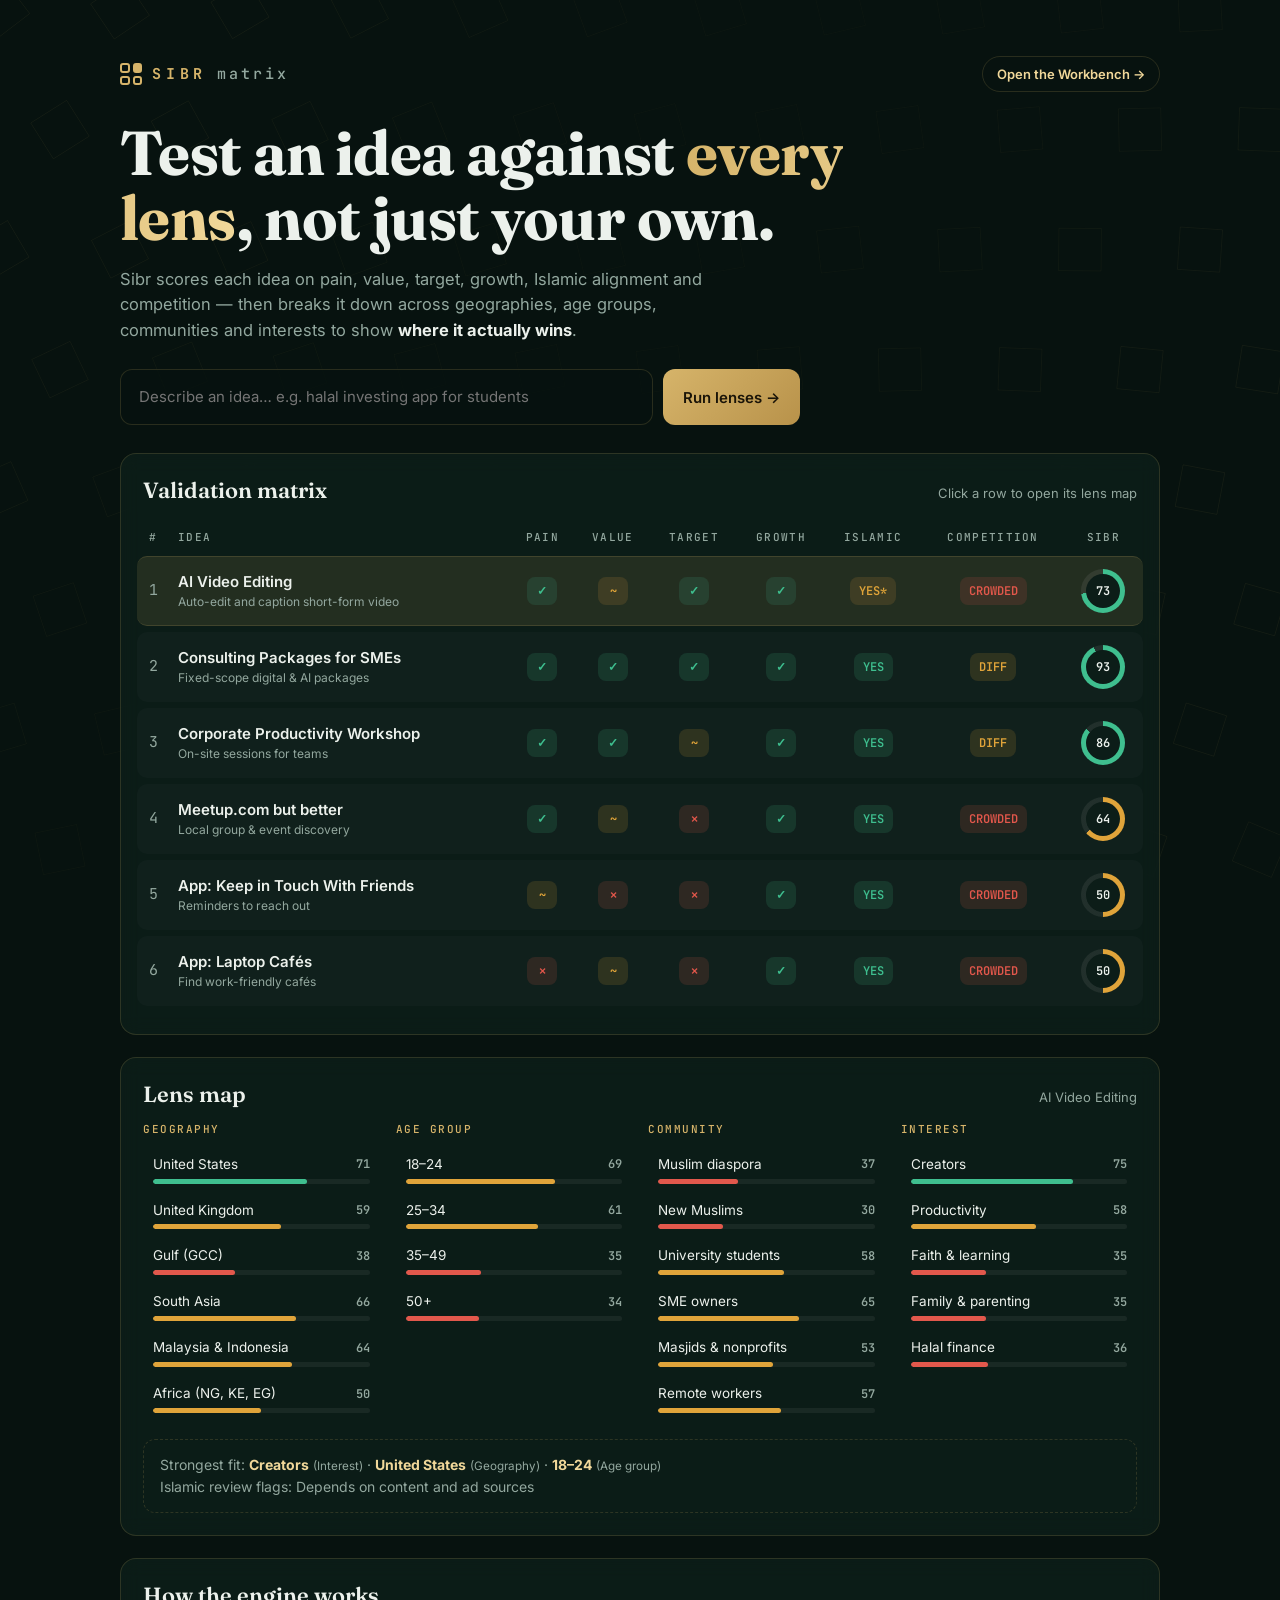
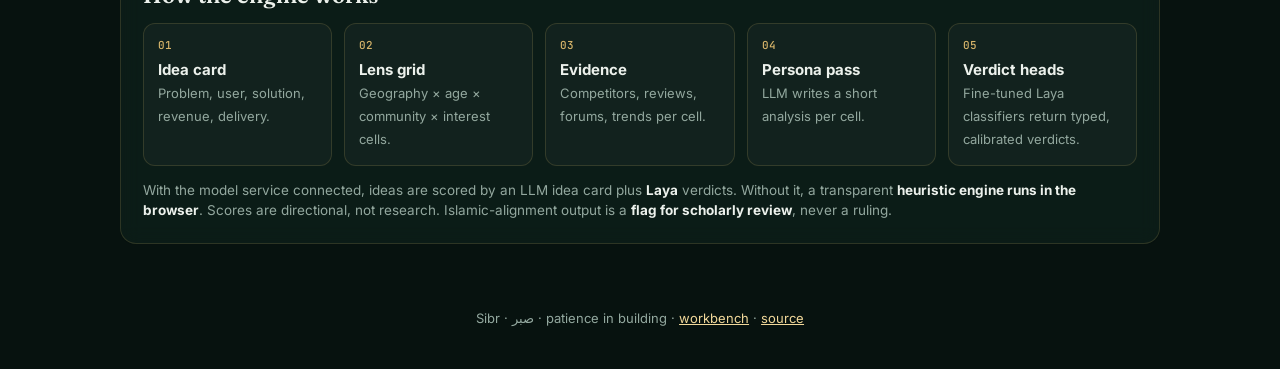
==== index.html @ 8726a987 "Add Laya + LLM model service behind the Sibr site - server/: FastAPI service. An LLM builds an idea " ====
<!doctype html>
<html lang="en">
<head>
<meta charset="utf-8">
<meta name="viewport" content="width=device-width, initial-scale=1">
<title>Sibr Matrix</title>
<meta name="description" content="Sibr — validate business ideas across communities, geographies, age groups and interests, with an Islamic-alignment lens.">
<meta name="theme-color" content="#07120f">
<link rel="canonical" href="https://munazzar.github.io/sibr/">
<meta property="og:type" content="website">
<meta property="og:title" content="Sibr Matrix — validate ideas through every lens">
<meta property="og:description" content="Score a business idea on pain, value, target, growth, Islamic alignment and competition, then see which communities, ages and geographies it actually wins in.">
<meta property="og:url" content="https://munazzar.github.io/sibr/">
<meta name="twitter:card" content="summary">
<link rel="icon" href="data:image/svg+xml,%3Csvg xmlns='http://www.w3.org/2000/svg' viewBox='0 0 32 32'%3E%3Crect width='32' height='32' rx='7' fill='%2307120f'/%3E%3Cg fill='none' stroke='%23d6b46a' stroke-width='2.4'%3E%3Crect x='7' y='7' width='7.5' height='7.5' rx='1.5'/%3E%3Crect x='7' y='17.5' width='7.5' height='7.5' rx='1.5'/%3E%3Crect x='17.5' y='17.5' width='7.5' height='7.5' rx='1.5'/%3E%3C/g%3E%3Crect x='17.5' y='7' width='7.5' height='7.5' rx='1.5' fill='%23d6b46a'/%3E%3C/svg%3E">
<link rel="preconnect" href="https://fonts.googleapis.com">
<link href="https://fonts.googleapis.com/css2?family=Fraunces:opsz,wght@9..144,500;9..144,700&family=Inter:wght@400;500;600&family=JetBrains+Mono:wght@500&display=swap" rel="stylesheet">
<link rel="stylesheet" href="styles.css">
</head>
<body>
<canvas id="bg" aria-hidden="true"></canvas>

<header class="hero">
  <div class="top"><div class="brand"><span class="mark" aria-hidden="true"><i></i><i></i><i></i><i></i></span>SIBR<span class="sub">matrix</span></div><a class="cta" href="https://munazzar.github.io/plotline/#/bench">Open the Workbench <span aria-hidden="true">→</span></a></div>
  <h1>Test an idea against <em>every lens</em>, not just your own.</h1>
  <p class="lede">Sibr scores each idea on pain, value, target, growth, Islamic alignment and competition — then breaks it down across geographies, age groups, communities and interests to show <strong>where it actually wins</strong>.</p>
  <form id="ideaForm" class="ideaForm" autocomplete="off">
    <input id="ideaInput" type="text" placeholder="Describe an idea… e.g. halal investing app for students" maxlength="140" aria-label="Business idea">
    <button type="submit">Run lenses <span aria-hidden="true">→</span></button>
  </form>
</header>

<main>
  <section class="panel" aria-labelledby="mxTitle">
    <div class="panelHead">
      <h2 id="mxTitle">Validation matrix</h2>
      <span class="hint">Click a row to open its lens map</span>
    </div>
    <div class="tableWrap">
      <table id="matrix">
        <thead>
          <tr><th>#</th><th class="left">Idea</th><th>Pain</th><th>Value</th><th>Target</th><th>Growth</th><th>Islamic</th><th>Competition</th><th>Sibr</th></tr>
        </thead>
        <tbody></tbody>
      </table>
    </div>
  </section>

  <section class="panel" id="lensPanel" aria-labelledby="lensTitle">
    <div class="panelHead">
      <h2 id="lensTitle">Lens map</h2>
      <span class="hint" id="lensIdea"></span>
    </div>
    <div id="lenses" class="lenses"></div>
    <div class="best" id="best"></div>
  </section>

  <section class="panel explain">
    <h2>How the engine works</h2>
    <ol class="steps">
      <li><b>Idea card</b><span>Problem, user, solution, revenue, delivery.</span></li>
      <li><b>Lens grid</b><span>Geography × age × community × interest cells.</span></li>
      <li><b>Evidence</b><span>Competitors, reviews, forums, trends per cell.</span></li>
      <li><b>Persona pass</b><span>LLM writes a short analysis per cell.</span></li>
      <li><b>Verdict heads</b><span>Fine-tuned Laya classifiers return typed, calibrated verdicts.</span></li>
    </ol>
    <p class="note">With the model service connected, ideas are scored by an LLM idea card plus <b>Laya</b> verdicts. Without it, a transparent <b>heuristic engine runs in the browser</b>. Scores are directional, not research. Islamic-alignment output is a <b>flag for scholarly review</b>, never a ruling.</p>
  </section>
</main>

<aside id="drawer" class="drawer" aria-hidden="true">
  <button class="close" id="closeDrawer" aria-label="Close">×</button>
  <div id="drawerBody"></div>
</aside>

<footer>Sibr · صبر · patience in building · <a href="https://munazzar.github.io/plotline/#/bench">workbench</a> · <a href="https://github.com/Munazzar/sibr">source</a></footer>
<script src="config.js"></script>
<script src="engine.js"></script>
<script src="app.js"></script>
</body>
</html>
---- styles.css ----
:root{
  --bg:#07120f; --bg2:#0c1d18; --panel:rgba(14,32,27,.72); --line:rgba(201,169,97,.18);
  --ink:#ecf1ec; --mute:#93a89f; --gold:#d6b46a; --gold2:#f1d89a;
  --good:#3fbf8f; --mid:#e0a43a; --bad:#e2584c; --info:#6fa8dc;
  --radius:16px;
}
*{box-sizing:border-box}
html,body{margin:0;overflow-x:hidden;background:var(--bg);color:var(--ink);font:15px/1.55 Inter,system-ui,sans-serif}
#bg{position:fixed;inset:0;width:100%;height:100%;z-index:0;opacity:.55}
header,main,footer{position:relative;z-index:1}
a{color:var(--gold2)}

.hero{max-width:1080px;margin:0 auto;padding:56px 20px 28px}
.top{display:flex;align-items:center;justify-content:space-between;gap:12px;flex-wrap:wrap}
.cta{font:600 13px Inter;color:var(--gold2);text-decoration:none;padding:9px 14px;border:1px solid var(--line);border-radius:999px;transition:background .2s}
.cta:hover{background:rgba(214,180,106,.1)}
.brand{display:flex;align-items:center;gap:10px;font:700 15px/1 'JetBrains Mono',monospace;letter-spacing:.32em;color:var(--gold)}
.brand .sub{color:var(--mute);letter-spacing:.2em;font-weight:500}
.mark{width:22px;height:22px;display:grid;grid-template-columns:1fr 1fr;gap:3px}
.mark i{border:2px solid var(--gold);border-radius:3px}
.mark i:nth-child(2){background:var(--gold);animation:glow 3s ease-in-out infinite}
@keyframes glow{50%{opacity:.45}}
h1{font:700 clamp(32px,6vw,62px)/1.05 Fraunces,serif;margin:28px 0 16px;max-width:20ch;letter-spacing:-.01em}
h1 em{font-style:normal;background:linear-gradient(90deg,var(--gold),var(--gold2),var(--gold));background-size:200% 100%;-webkit-background-clip:text;background-clip:text;color:transparent;animation:shine 6s ease-in-out infinite}
@keyframes shine{50%{background-position:100% 0}}
.lede{color:var(--mute);max-width:62ch;font-size:16.5px}
.lede strong{color:var(--ink)}

.ideaForm{display:flex;gap:10px;margin-top:26px;max-width:680px}
.ideaForm input{flex:1;min-width:0;padding:15px 18px;border-radius:12px;border:1px solid var(--line);background:rgba(7,18,15,.8);color:var(--ink);font:inherit;outline:none;transition:border-color .2s,box-shadow .2s}
.ideaForm input:focus{border-color:var(--gold);box-shadow:0 0 0 4px rgba(214,180,106,.12)}
.ideaForm button{padding:0 20px;border:0;border-radius:12px;background:linear-gradient(135deg,var(--gold),#b8924a);color:#1a1408;font:600 15px Inter;cursor:pointer;white-space:nowrap;transition:transform .15s,filter .2s}
.ideaForm button:hover{filter:brightness(1.08);transform:translateY(-1px)}

main{max-width:1080px;margin:0 auto;padding:0 20px 40px;display:grid;gap:22px}
.panel{background:var(--panel);border:1px solid var(--line);border-radius:var(--radius);padding:22px;backdrop-filter:blur(10px);animation:rise .7s cubic-bezier(.2,.8,.2,1) both}
.panel:nth-child(2){animation-delay:.1s}.panel:nth-child(3){animation-delay:.2s}
@keyframes rise{from{opacity:0;transform:translateY(18px)}}
.panelHead{display:flex;justify-content:space-between;align-items:baseline;gap:12px;flex-wrap:wrap;margin-bottom:14px}
h2{font:600 22px Fraunces,serif;margin:0}
.hint{color:var(--mute);font-size:13px}

.tableWrap{overflow-x:auto;margin:0 -6px}
table{width:100%;border-collapse:separate;border-spacing:0 6px;min-width:760px}
th{font:500 11px 'JetBrains Mono',monospace;letter-spacing:.12em;text-transform:uppercase;color:var(--mute);padding:6px 8px;text-align:center}
th.left,td.left{text-align:left}
tbody tr{cursor:pointer;opacity:0;animation:rowIn .5s cubic-bezier(.2,.8,.2,1) forwards}
@keyframes rowIn{from{opacity:0;transform:translateX(-12px)}to{opacity:1}}
td{padding:12px 8px;text-align:center;background:rgba(255,255,255,.025);border-top:1px solid transparent;border-bottom:1px solid transparent;transition:background .2s}
td:first-child{border-radius:10px 0 0 10px;color:var(--mute);font-family:'JetBrains Mono',monospace}
td:last-child{border-radius:0 10px 10px 0}
tbody tr:hover td{background:rgba(214,180,106,.07)}
tbody tr.active td{background:rgba(214,180,106,.12);border-color:var(--line)}
td.left{font-weight:600}
td.left small{display:block;font-weight:400;color:var(--mute);font-size:12px}
.chip{display:inline-flex;align-items:center;justify-content:center;min-width:30px;height:28px;padding:0 9px;border-radius:8px;font:600 12px 'JetBrains Mono',monospace;transform:scale(.4);opacity:0;animation:pop .45s cubic-bezier(.3,1.6,.5,1) forwards}
@keyframes pop{to{transform:scale(1);opacity:1}}
.g{background:rgba(63,191,143,.14);color:var(--good)}
.m{background:rgba(224,164,58,.14);color:var(--mid)}
.b{background:rgba(226,88,76,.14);color:var(--bad)}
.i{background:rgba(111,168,220,.14);color:var(--info)}
.score{font:700 18px Fraunces,serif}
.ring{--p:0;width:44px;height:44px;border-radius:50%;display:inline-grid;place-items:center;background:conic-gradient(var(--c,var(--gold)) calc(var(--p)*1%),rgba(255,255,255,.07) 0);transition:--p 1s}
.ring span{width:34px;height:34px;border-radius:50%;background:var(--bg2);display:grid;place-items:center;font:600 12px 'JetBrains Mono',monospace}
@property --p{syntax:'<number>';inherits:false;initial-value:0}

.lenses{display:grid;grid-template-columns:repeat(auto-fit,minmax(230px,1fr));gap:16px}
.lens h3{font:500 11px 'JetBrains Mono',monospace;letter-spacing:.14em;text-transform:uppercase;color:var(--gold);margin:0 0 10px}
.cell{display:grid;grid-template-columns:1fr auto;align-items:center;gap:4px 10px;padding:8px 10px;border-radius:9px;cursor:pointer;transition:background .2s}
.cell:hover{background:rgba(255,255,255,.04)}
.cell .nm{font-size:13.5px}
.cell .v{font:600 12px 'JetBrains Mono',monospace;color:var(--mute)}
.bar{grid-column:1/-1;height:5px;border-radius:5px;background:rgba(255,255,255,.06);overflow:hidden}
.bar i{display:block;height:100%;width:0;border-radius:5px;transition:width 1.1s cubic-bezier(.2,.8,.2,1)}
.best{margin-top:18px;padding:14px 16px;border-radius:12px;border:1px dashed var(--line);color:var(--mute);font-size:14px}
.best b{color:var(--gold2)}

.steps{list-style:none;padding:0;margin:14px 0;display:grid;grid-template-columns:repeat(auto-fit,minmax(170px,1fr));gap:12px;counter-reset:s}
.steps li{counter-increment:s;padding:14px;border-radius:12px;background:rgba(255,255,255,.03);border:1px solid var(--line);position:relative}
.steps li::before{content:counter(s,decimal-leading-zero);font:500 11px 'JetBrains Mono',monospace;color:var(--gold);display:block;margin-bottom:6px}
.steps b{display:block}.steps span{color:var(--mute);font-size:13px}
.note{color:var(--mute);font-size:13.5px;margin:6px 0 0}
.note b{color:var(--ink)}

.drawer{position:fixed;top:0;right:0;height:100%;width:min(420px,100%);background:var(--bg2);border-left:1px solid var(--line);z-index:5;padding:28px 24px;overflow:auto;transform:translateX(105%);transition:transform .45s cubic-bezier(.2,.8,.2,1)}
.drawer.open{transform:none;box-shadow:-30px 0 60px rgba(0,0,0,.45)}
.drawer .close{position:absolute;top:14px;right:16px;background:none;border:0;color:var(--mute);font-size:26px;cursor:pointer}
.drawer h3{font:600 22px Fraunces,serif;margin:4px 0 4px}
.drawer .tag{font:500 11px 'JetBrains Mono',monospace;letter-spacing:.14em;color:var(--gold);text-transform:uppercase}
.drawer ul{padding-left:18px;color:var(--mute)}
.drawer li{margin:6px 0}
.drawer .big{font:700 46px Fraunces,serif;margin:10px 0}

footer{text-align:center;color:var(--mute);font-size:13px;padding:24px 20px 40px}

@media (max-width:720px){
  table,tbody{display:block;min-width:0}
  thead{display:none}
  tbody tr{display:grid;grid-template-columns:repeat(3,1fr);gap:12px 8px;position:relative;padding:14px;margin-bottom:10px;border-radius:12px;background:rgba(255,255,255,.025);border:1px solid transparent}
  tbody tr.active{background:rgba(214,180,106,.12);border-color:var(--line)}
  td,tbody tr:hover td,tbody tr.active td{display:flex;flex-direction:column;align-items:center;gap:5px;padding:0;background:none;border:0;border-radius:0}
  td::before{content:attr(data-label);font:500 10px 'JetBrains Mono',monospace;letter-spacing:.1em;text-transform:uppercase;color:var(--mute)}
  #matrix td:first-child{display:none}
  td.left{grid-column:1/-1;align-items:flex-start;padding-right:56px}
  td.sibr{position:absolute;top:12px;right:12px}
}
@media (max-width:600px){
  .tableWrap{margin:0}
  .drawer{padding:24px 18px}
  .hero{padding-top:36px}
  .ideaForm{flex-direction:column}
  .ideaForm button{padding:14px}
  .panel{padding:18px 14px}
}
@media (prefers-reduced-motion:reduce){*{animation:none!important;transition:none!important}tbody tr,.chip{opacity:1;transform:none}}
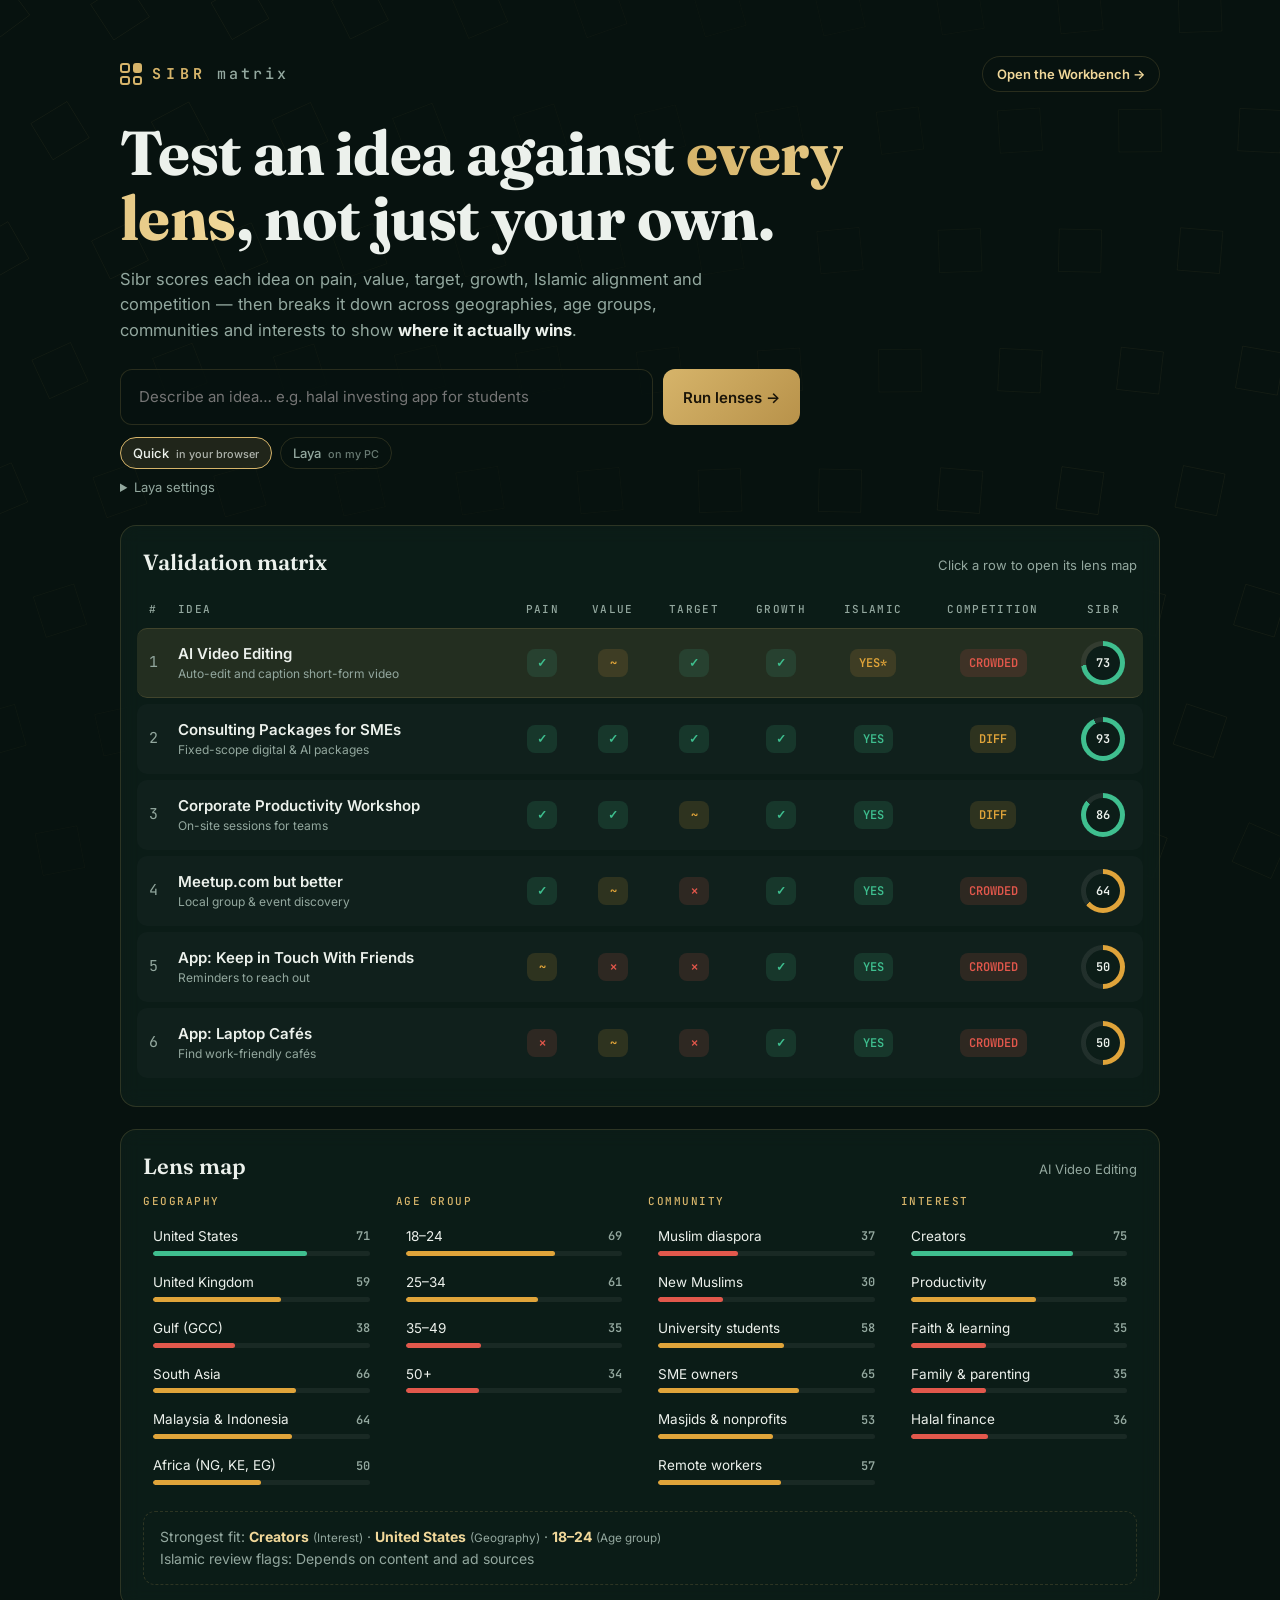
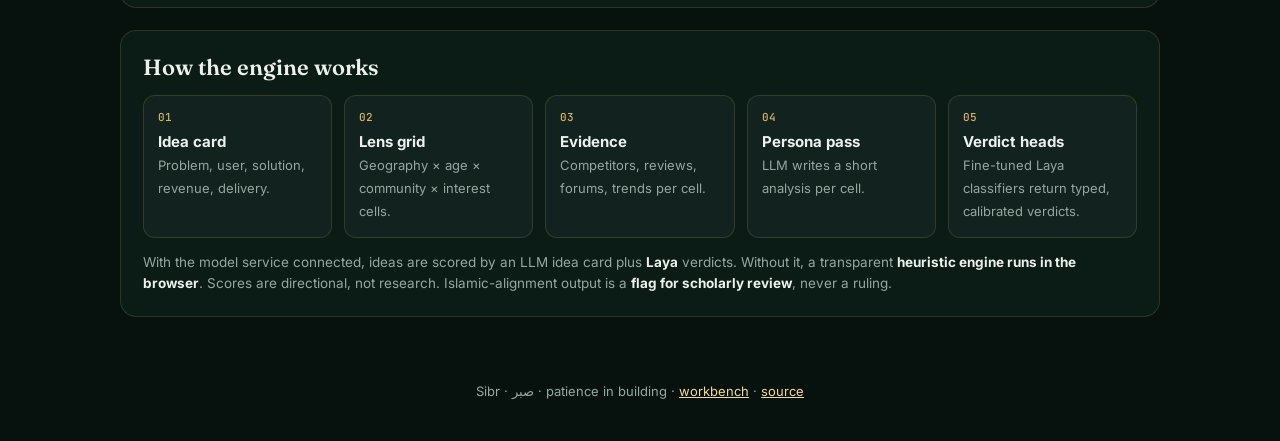
==== commit 50463c5a: "Public site with an opt-in "Laya on my PC" engine The site works anywhere with the in-browser Quick " ====
--- a/index.html
+++ b/index.html
@@ -28,6 +28,21 @@
     <input id="ideaInput" type="text" placeholder="Describe an idea… e.g. halal investing app for students" maxlength="140" aria-label="Business idea">
     <button type="submit">Run lenses <span aria-hidden="true">→</span></button>
   </form>
+  <div class="engine" role="group" aria-label="Engine">
+    <button type="button" data-engine="quick" aria-pressed="true">Quick <small>in your browser</small></button>
+    <button type="button" data-engine="laya" aria-pressed="false">Laya <small>on my PC</small></button>
+    <details id="layaSettings">
+      <summary>Laya settings</summary>
+      <form id="layaForm" autocomplete="off">
+        <label id="layaApiRow">Your PC's Tailscale address
+          <input id="layaApi" type="url" placeholder="https://your-pc.your-tailnet.ts.net"></label>
+        <label>Access key
+          <input id="layaKey" type="password" placeholder="SIBR_API_KEY from server\.env"></label>
+        <button type="submit">Save and test</button>
+        <p class="status" id="layaStatus">Saved only in this browser. Laya works when this device is on your Tailscale network.</p>
+      </form>
+    </details>
+  </div>
 </header>
 
 <main>
--- a/styles.css
+++ b/styles.css
@@ -31,6 +31,20 @@
 .ideaForm input:focus{border-color:var(--gold);box-shadow:0 0 0 4px rgba(214,180,106,.12)}
 .ideaForm button{padding:0 20px;border:0;border-radius:12px;background:linear-gradient(135deg,var(--gold),#b8924a);color:#1a1408;font:600 15px Inter;cursor:pointer;white-space:nowrap;transition:transform .15s,filter .2s}
 .ideaForm button:hover{filter:brightness(1.08);transform:translateY(-1px)}
+.ideaForm button:disabled{opacity:.7;cursor:progress;transform:none}
+.engine{display:flex;flex-wrap:wrap;align-items:flex-start;gap:8px;margin-top:12px;max-width:680px}
+.engine>button{padding:7px 12px;border-radius:999px;border:1px solid var(--line);background:transparent;color:var(--mute);font:500 13px Inter;cursor:pointer}
+.engine>button small{opacity:.7;margin-left:4px}
+.engine>button[aria-pressed="true"]{border-color:var(--gold);color:var(--ink);background:rgba(214,180,106,.12)}
+.engine details{flex-basis:100%;color:var(--mute);font-size:13px}
+.engine summary{cursor:pointer;width:max-content}
+.engine form{display:grid;gap:10px;margin-top:10px;padding:14px;border:1px solid var(--line);border-radius:12px;background:rgba(7,18,15,.8)}
+.engine label{display:grid;gap:4px}
+.engine input{padding:10px 12px;border-radius:9px;border:1px solid var(--line);background:transparent;color:var(--ink);font:inherit;min-width:0}
+.engine form button{justify-self:start;padding:9px 14px;border:0;border-radius:9px;background:var(--gold);color:#1a1408;font:600 13px Inter;cursor:pointer}
+.engine .status{margin:0}
+.engine .status.ok{color:var(--good)}
+.engine .status.bad{color:var(--bad)}
 
 main{max-width:1080px;margin:0 auto;padding:0 20px 40px;display:grid;gap:22px}
 .panel{background:var(--panel);border:1px solid var(--line);border-radius:var(--radius);padding:22px;backdrop-filter:blur(10px);animation:rise .7s cubic-bezier(.2,.8,.2,1) both}
@@ -74,6 +88,7 @@
 .bar i{display:block;height:100%;width:0;border-radius:5px;transition:width 1.1s cubic-bezier(.2,.8,.2,1)}
 .best{margin-top:18px;padding:14px 16px;border-radius:12px;border:1px dashed var(--line);color:var(--mute);font-size:14px}
 .best b{color:var(--gold2)}
+.best a{color:var(--gold2)}
 
 .steps{list-style:none;padding:0;margin:14px 0;display:grid;grid-template-columns:repeat(auto-fit,minmax(170px,1fr));gap:12px;counter-reset:s}
 .steps li{counter-increment:s;padding:14px;border-radius:12px;background:rgba(255,255,255,.03);border:1px solid var(--line);position:relative}
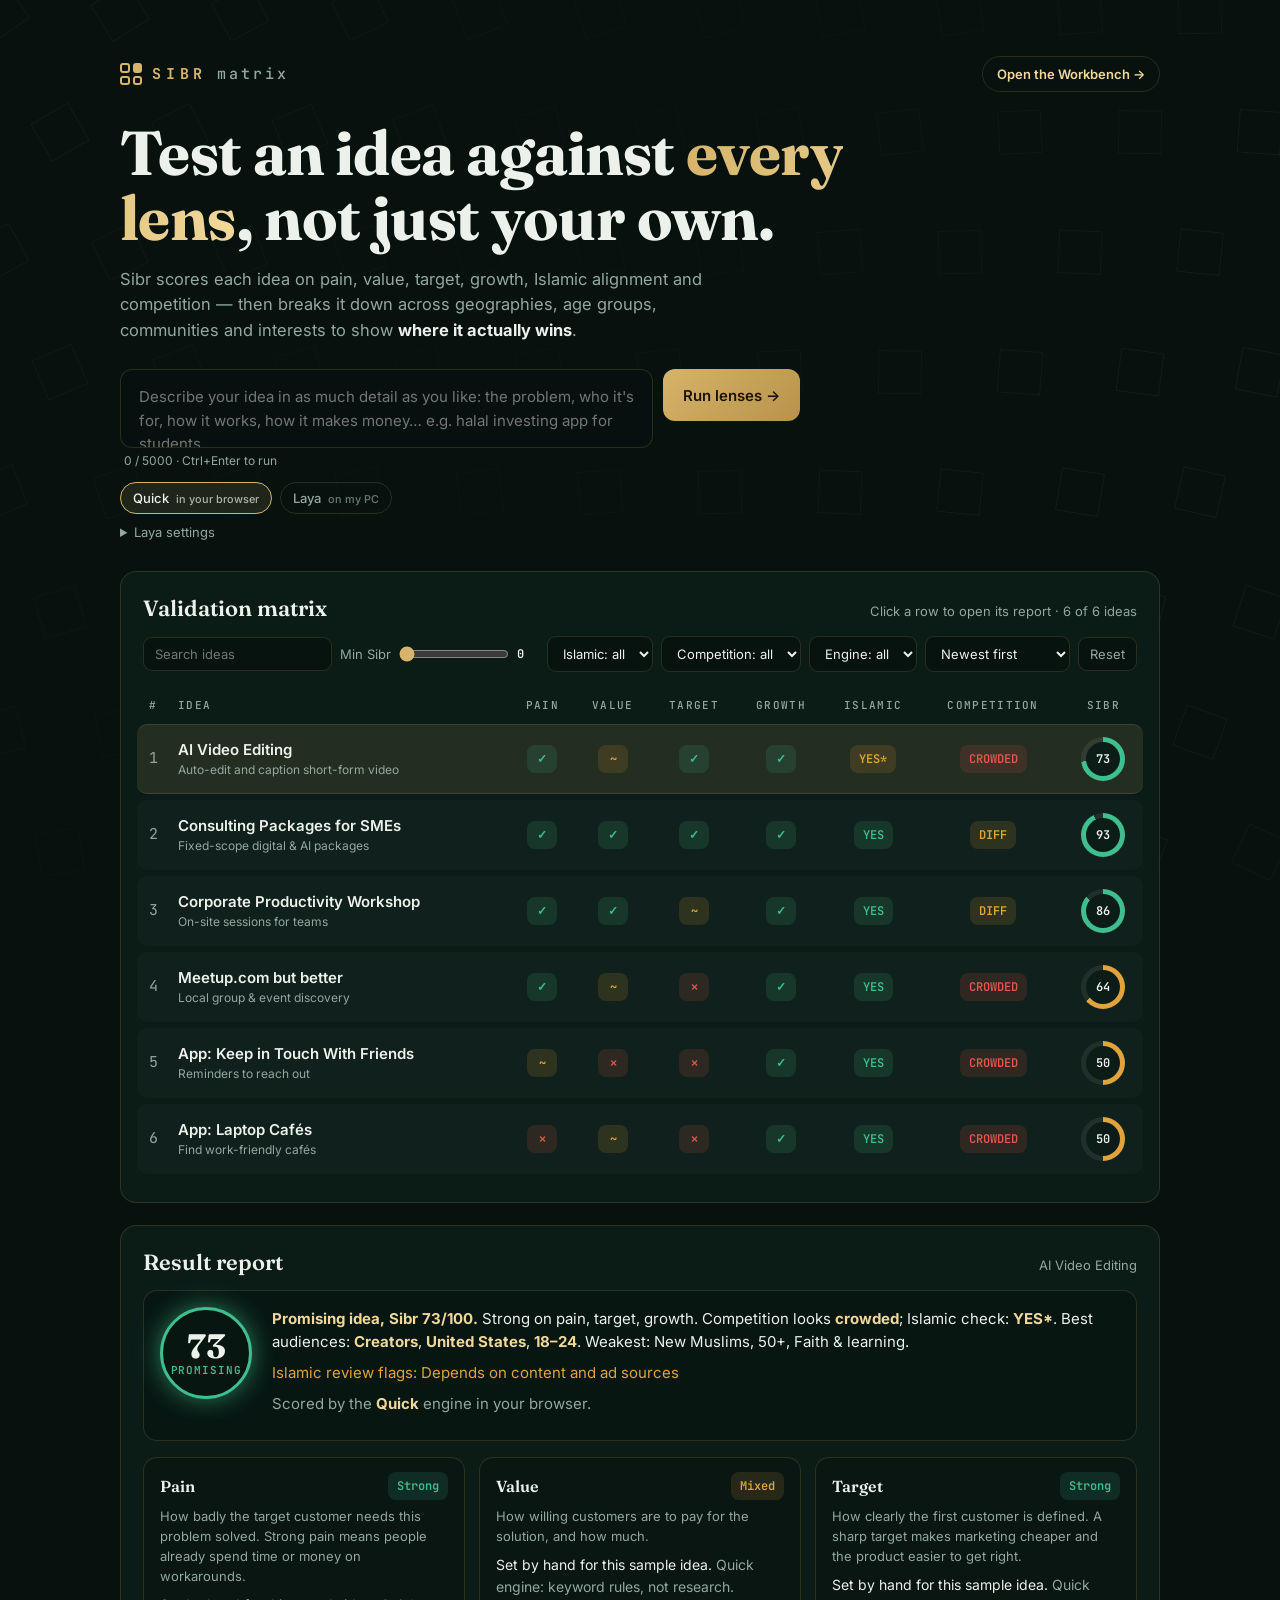
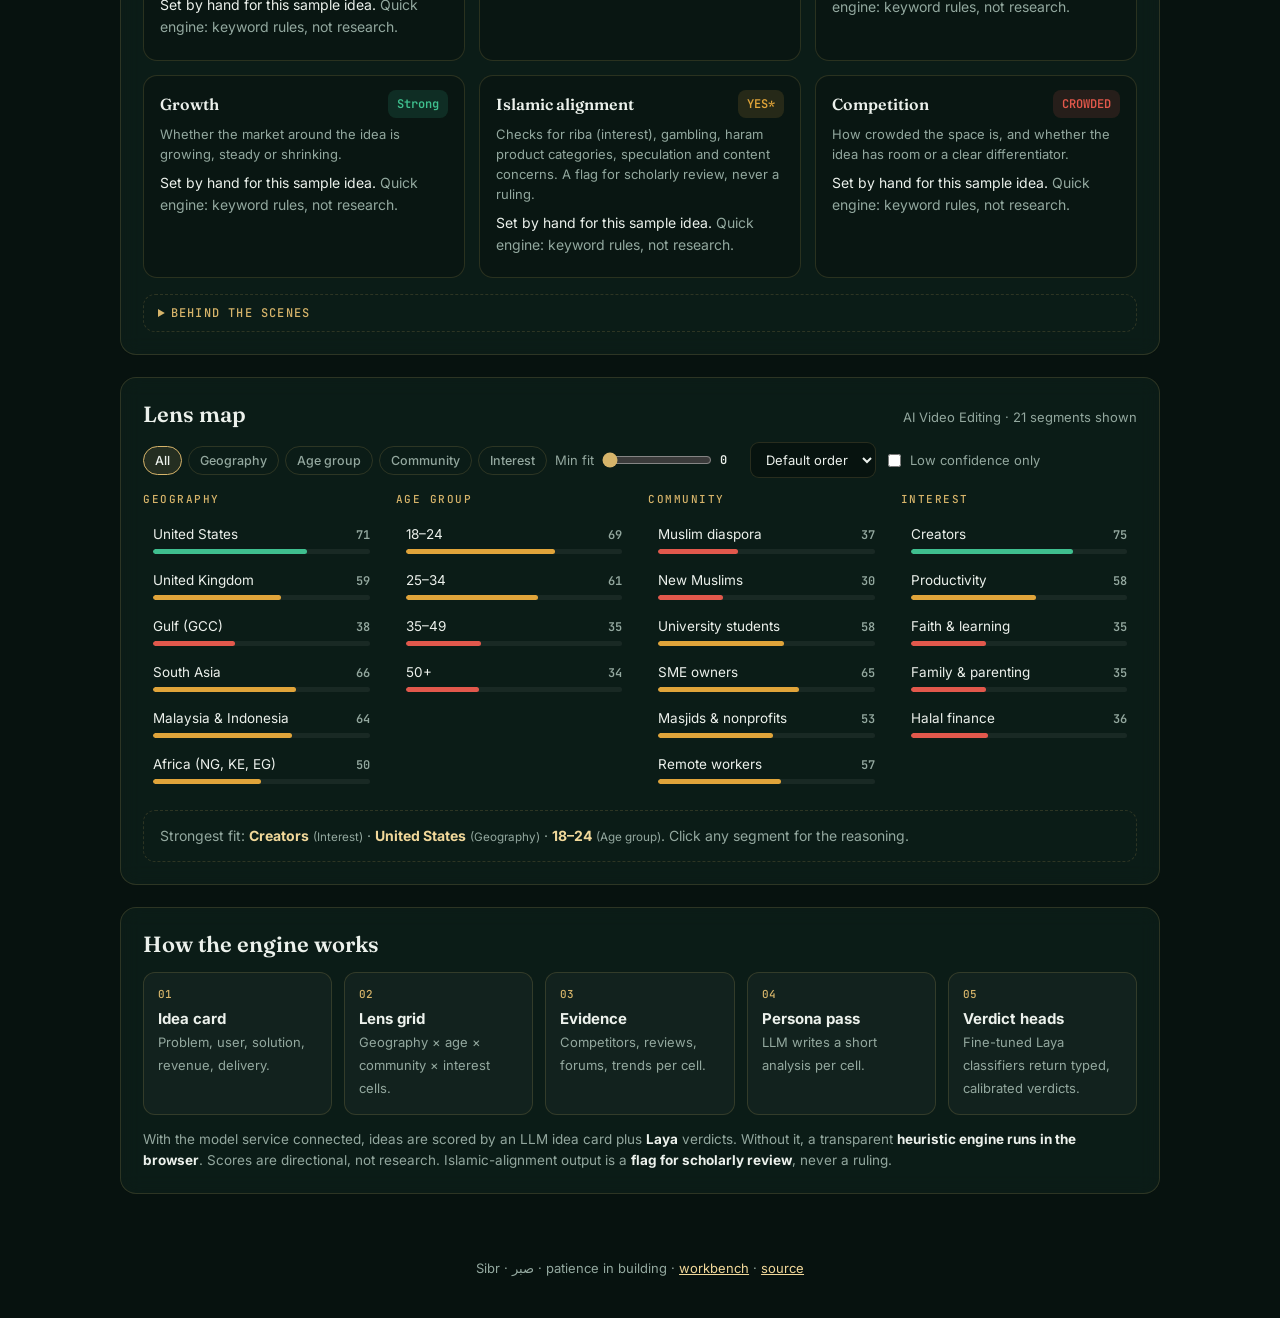
==== commit 5b372072: "Long ideas, result report, filters and a processing animation - Ideas up to 5,000 characters (auto-g" ====
--- a/index.html
+++ b/index.html
@@ -25,7 +25,10 @@
   <h1>Test an idea against <em>every lens</em>, not just your own.</h1>
   <p class="lede">Sibr scores each idea on pain, value, target, growth, Islamic alignment and competition — then breaks it down across geographies, age groups, communities and interests to show <strong>where it actually wins</strong>.</p>
   <form id="ideaForm" class="ideaForm" autocomplete="off">
-    <input id="ideaInput" type="text" placeholder="Describe an idea… e.g. halal investing app for students" maxlength="140" aria-label="Business idea">
+    <div class="ideaBox">
+      <textarea id="ideaInput" rows="2" maxlength="5000" placeholder="Describe your idea in as much detail as you like: the problem, who it's for, how it works, how it makes money… e.g. halal investing app for students" aria-label="Business idea"></textarea>
+      <small class="ideaMeta"><span id="ideaCount">0 / 5000</span> · Ctrl+Enter to run</small>
+    </div>
     <button type="submit">Run lenses <span aria-hidden="true">→</span></button>
   </form>
   <div class="engine" role="group" aria-label="Engine">
@@ -43,13 +46,23 @@
       </form>
     </details>
   </div>
+  <div id="processing" class="processing" hidden aria-live="polite"></div>
 </header>
 
 <main>
   <section class="panel" aria-labelledby="mxTitle">
     <div class="panelHead">
       <h2 id="mxTitle">Validation matrix</h2>
-      <span class="hint">Click a row to open its lens map</span>
+      <span class="hint">Click a row to open its report · <span id="fCount"></span></span>
+    </div>
+    <div class="filters" role="search" aria-label="Filter ideas">
+      <input id="fSearch" type="search" placeholder="Search ideas" aria-label="Search ideas">
+      <label class="range">Min Sibr <input id="fMin" type="range" min="0" max="100" step="5" value="0"><b id="fMinV">0</b></label>
+      <select id="fIsl" aria-label="Islamic alignment"><option value="">Islamic: all</option><option value="ok">YES</option><option value="cond">YES*</option><option value="review">REVIEW</option><option value="bad">FLAG</option></select>
+      <select id="fComp" aria-label="Competition"><option value="">Competition: all</option><option value="open">OPEN</option><option value="diff">DIFF</option><option value="sat">CROWDED</option></select>
+      <select id="fEng" aria-label="Engine"><option value="">Engine: all</option><option value="laya">Laya</option><option value="quick">Quick</option></select>
+      <select id="fSort" aria-label="Sort"><option value="new">Newest first</option><option value="high">Sibr: high to low</option><option value="low">Sibr: low to high</option><option value="name">Name A–Z</option></select>
+      <button type="button" id="fReset">Reset</button>
     </div>
     <div class="tableWrap">
       <table id="matrix">
@@ -61,10 +74,29 @@
     </div>
   </section>
 
+  <section class="panel" id="reportPanel" aria-labelledby="reportTitle">
+    <div class="panelHead">
+      <h2 id="reportTitle">Result report</h2>
+      <span class="hint" id="reportIdea"></span>
+    </div>
+    <div id="summary" class="summary"></div>
+    <div id="params" class="params"></div>
+    <details class="behind">
+      <summary>Behind the scenes</summary>
+      <div id="traceBody"></div>
+    </details>
+  </section>
+
   <section class="panel" id="lensPanel" aria-labelledby="lensTitle">
     <div class="panelHead">
       <h2 id="lensTitle">Lens map</h2>
-      <span class="hint" id="lensIdea"></span>
+      <span class="hint"><span id="lensIdea"></span> · <span id="lCount"></span></span>
+    </div>
+    <div class="filters">
+      <div class="chips" id="lGroups" role="group" aria-label="Lens group"></div>
+      <label class="range">Min fit <input id="lMin" type="range" min="0" max="100" step="5" value="0"><b id="lMinV">0</b></label>
+      <select id="lSort" aria-label="Sort segments"><option value="default">Default order</option><option value="fit">Best fit first</option></select>
+      <label id="lLowWrap" class="check" hidden><input id="lLow" type="checkbox"> Low confidence only</label>
     </div>
     <div id="lenses" class="lenses"></div>
     <div class="best" id="best"></div>
--- a/styles.css
+++ b/styles.css
@@ -27,9 +27,12 @@
 .lede strong{color:var(--ink)}
 
 .ideaForm{display:flex;gap:10px;margin-top:26px;max-width:680px}
-.ideaForm input{flex:1;min-width:0;padding:15px 18px;border-radius:12px;border:1px solid var(--line);background:rgba(7,18,15,.8);color:var(--ink);font:inherit;outline:none;transition:border-color .2s,box-shadow .2s}
-.ideaForm input:focus{border-color:var(--gold);box-shadow:0 0 0 4px rgba(214,180,106,.12)}
-.ideaForm button{padding:0 20px;border:0;border-radius:12px;background:linear-gradient(135deg,var(--gold),#b8924a);color:#1a1408;font:600 15px Inter;cursor:pointer;white-space:nowrap;transition:transform .15s,filter .2s}
+.ideaBox{flex:1;min-width:0;display:grid;gap:4px}
+.ideaMeta{color:var(--mute);font-size:12px;padding-left:4px}
+.ideaForm textarea{resize:none;line-height:1.5;min-height:52px;max-height:320px;overflow:auto}
+.ideaForm input,.ideaForm textarea{flex:1;min-width:0;padding:15px 18px;border-radius:12px;border:1px solid var(--line);background:rgba(7,18,15,.8);color:var(--ink);font:inherit;outline:none;transition:border-color .2s,box-shadow .2s}
+.ideaForm textarea:focus,.ideaForm input:focus{border-color:var(--gold);box-shadow:0 0 0 4px rgba(214,180,106,.12)}
+.ideaForm button{align-self:flex-start;height:52px;padding:0 20px;border:0;border-radius:12px;background:linear-gradient(135deg,var(--gold),#b8924a);color:#1a1408;font:600 15px Inter;cursor:pointer;white-space:nowrap;transition:transform .15s,filter .2s}
 .ideaForm button:hover{filter:brightness(1.08);transform:translateY(-1px)}
 .ideaForm button:disabled{opacity:.7;cursor:progress;transform:none}
 .engine{display:flex;flex-wrap:wrap;align-items:flex-start;gap:8px;margin-top:12px;max-width:680px}
@@ -128,3 +131,89 @@
   .panel{padding:18px 14px}
 }
 @media (prefers-reduced-motion:reduce){*{animation:none!important;transition:none!important}tbody tr,.chip{opacity:1;transform:none}}
+
+/* Filters */
+.filters{display:flex;flex-wrap:wrap;gap:8px;align-items:center;margin:0 0 14px}
+.filters input[type=search],.filters select,.filters>button{padding:8px 11px;border-radius:9px;border:1px solid var(--line);background:rgba(7,18,15,.8);color:var(--ink);font:13px Inter}
+.filters input[type=search]{flex:1 1 180px;min-width:0}
+.filters>button{cursor:pointer;color:var(--mute)}
+.filters .range,.filters .check{display:flex;align-items:center;gap:6px;color:var(--mute);font-size:13px}
+.filters .range input{accent-color:var(--gold);width:110px}
+.filters .range b{font:600 12px 'JetBrains Mono',monospace;color:var(--ink);min-width:22px}
+.chips{display:flex;flex-wrap:wrap;gap:6px}
+.chips button{padding:6px 11px;border-radius:999px;border:1px solid var(--line);background:transparent;color:var(--mute);font:500 12.5px Inter;cursor:pointer}
+.chips button[aria-pressed="true"]{border-color:var(--gold);color:var(--ink);background:rgba(214,180,106,.12)}
+td.empty{text-align:center;color:var(--mute);padding:24px}
+td.left .nm{display:-webkit-box;-webkit-line-clamp:2;-webkit-box-orient:vertical;overflow:hidden}
+em.eng{font-style:normal;font:600 10px 'JetBrains Mono',monospace;color:var(--gold);border:1px solid var(--line);border-radius:5px;padding:0 4px;margin-left:4px}
+em.low{font-style:normal;font:600 10px 'JetBrains Mono',monospace;color:var(--mid);margin-left:4px}
+.muted{color:var(--mute)}
+
+/* Result report */
+.summary{display:flex;gap:20px;align-items:flex-start;padding:16px;border:1px solid var(--line);border-radius:14px;background:rgba(7,18,15,.5);animation:rise .6s both}
+.sumScore{flex:none;width:92px;height:92px;border-radius:50%;display:grid;place-items:center;align-content:center;border:3px solid var(--c);box-shadow:0 0 30px -6px var(--c)}
+.sumScore span{font:700 34px Fraunces,serif;line-height:1}
+.sumScore small{font:600 11px 'JetBrains Mono',monospace;letter-spacing:.08em;text-transform:uppercase;color:var(--c)}
+.sumText p{margin:0 0 8px}
+.sumText .llm{color:var(--ink);font-size:15.5px}
+.sumText b{color:var(--gold2)}
+.sumText .flags{color:var(--mid)}
+.params{display:grid;grid-template-columns:repeat(auto-fit,minmax(280px,1fr));gap:14px;margin-top:16px}
+.param{padding:14px 16px;border:1px solid var(--line);border-radius:14px;background:rgba(7,18,15,.45);animation:rise .55s both}
+.param header{display:flex;justify-content:space-between;align-items:center;gap:8px}
+.param h3{margin:0;font:600 16px Fraunces,serif}
+.param .what{color:var(--mute);font-size:13px;margin:6px 0 8px}
+.param .why p{margin:0 0 8px;font-size:14px}
+.param .why b{color:var(--gold2)}
+.probs{display:grid;gap:5px}
+.pr{display:grid;grid-template-columns:minmax(0,1.6fr) 1fr 38px;gap:8px;align-items:center;font-size:12px;color:var(--mute)}
+.pr span:first-child{overflow:hidden;text-overflow:ellipsis;white-space:nowrap}
+.pb{height:6px;border-radius:4px;background:rgba(255,255,255,.06);overflow:hidden}
+.pb i{display:block;height:100%;background:linear-gradient(90deg,var(--gold),var(--gold2));border-radius:4px;animation:grow .9s cubic-bezier(.2,.8,.2,1) both}
+.pr b{font:600 11px 'JetBrains Mono',monospace;color:var(--ink);text-align:right}
+@keyframes grow{from{width:0}}
+.behind{margin-top:16px;border:1px dashed var(--line);border-radius:12px;padding:10px 14px}
+.behind summary{cursor:pointer;color:var(--gold);font:500 12px 'JetBrains Mono',monospace;letter-spacing:.1em;text-transform:uppercase}
+.behind h4{margin:14px 0 6px;font:600 14px Fraunces,serif}
+ol.trace{list-style:none;padding:0;margin:12px 0 6px;display:grid;gap:8px;counter-reset:t}
+ol.trace li{display:grid;grid-template-columns:160px 56px 1fr;gap:10px;font-size:13px;color:var(--mute);padding-left:22px;position:relative}
+ol.trace li::before{content:"✓";position:absolute;left:0;color:var(--good)}
+ol.trace li.bad::before{content:"!";color:var(--mid)}
+ol.trace li b{color:var(--ink)}
+ol.trace .ms{font:600 12px 'JetBrains Mono',monospace;color:var(--gold2)}
+dl.card{display:grid;grid-template-columns:90px 1fr;gap:4px 12px;margin:0;font-size:13px}
+dl.card dt{color:var(--gold);text-transform:capitalize}
+dl.card dd{margin:0;color:var(--mute)}
+ul.ev{padding-left:18px;font-size:13px}
+ul.ev li{margin:6px 0}
+ul.ev a{color:var(--gold2)}
+ul.ev small{display:block;color:var(--mute)}
+
+/* Processing animation */
+.processing{margin-top:18px;max-width:680px;padding:18px;border:1px solid var(--line);border-radius:16px;background:rgba(7,18,15,.85);display:grid;grid-template-columns:auto 1fr;gap:18px;align-items:center;opacity:0;transform:translateY(8px);transition:opacity .3s,transform .3s;position:relative;overflow:hidden}
+.processing.on{opacity:1;transform:none}
+.processing::after{content:"";position:absolute;inset:0;background:linear-gradient(100deg,transparent 30%,rgba(214,180,106,.08) 50%,transparent 70%);animation:sweep 1.8s linear infinite;pointer-events:none}
+.scan{display:grid;grid-template-columns:repeat(7,12px);gap:5px}
+.scan i{width:12px;height:12px;border-radius:3px;border:1.5px solid var(--gold);opacity:.25;animation:pulse 1.4s var(--d) ease-in-out infinite}
+.processing ol{list-style:none;margin:0;padding:0;display:grid;gap:8px}
+.processing li{display:grid;gap:1px;padding-left:22px;position:relative;color:var(--mute);opacity:.45;transition:opacity .3s}
+.processing li b{font-size:14px;color:var(--ink)}
+.processing li span{font-size:12.5px}
+.processing li::before{content:"";position:absolute;left:2px;top:5px;width:10px;height:10px;border-radius:50%;border:1.5px solid var(--line)}
+.processing li.now{opacity:1}
+.processing li.now::before{border-color:var(--gold);border-top-color:transparent;animation:spin .8s linear infinite}
+.processing li.done{opacity:.8}
+.processing li.done::before{background:var(--good);border-color:var(--good)}
+.processing .elapsed{position:absolute;right:14px;top:10px;font:600 12px 'JetBrains Mono',monospace;color:var(--gold2)}
+@keyframes pulse{0%,100%{opacity:.15;transform:scale(.85)}50%{opacity:1;transform:scale(1);background:rgba(214,180,106,.35)}}
+@keyframes spin{to{transform:rotate(360deg)}}
+@keyframes sweep{from{transform:translateX(-100%)}to{transform:translateX(100%)}}
+@media (prefers-reduced-motion:reduce){.scan i,.processing::after,.processing li.now::before,.pb i,.param,.summary{animation:none}}
+@media (max-width:640px){
+  .processing{grid-template-columns:1fr}
+  .summary{flex-direction:column;align-items:center;text-align:center}
+  ol.trace li{grid-template-columns:1fr auto;}
+  ol.trace li>span:last-child{grid-column:1/-1}
+  .ideaForm button{height:auto;align-self:stretch}
+}
+.processing[hidden]{display:none}
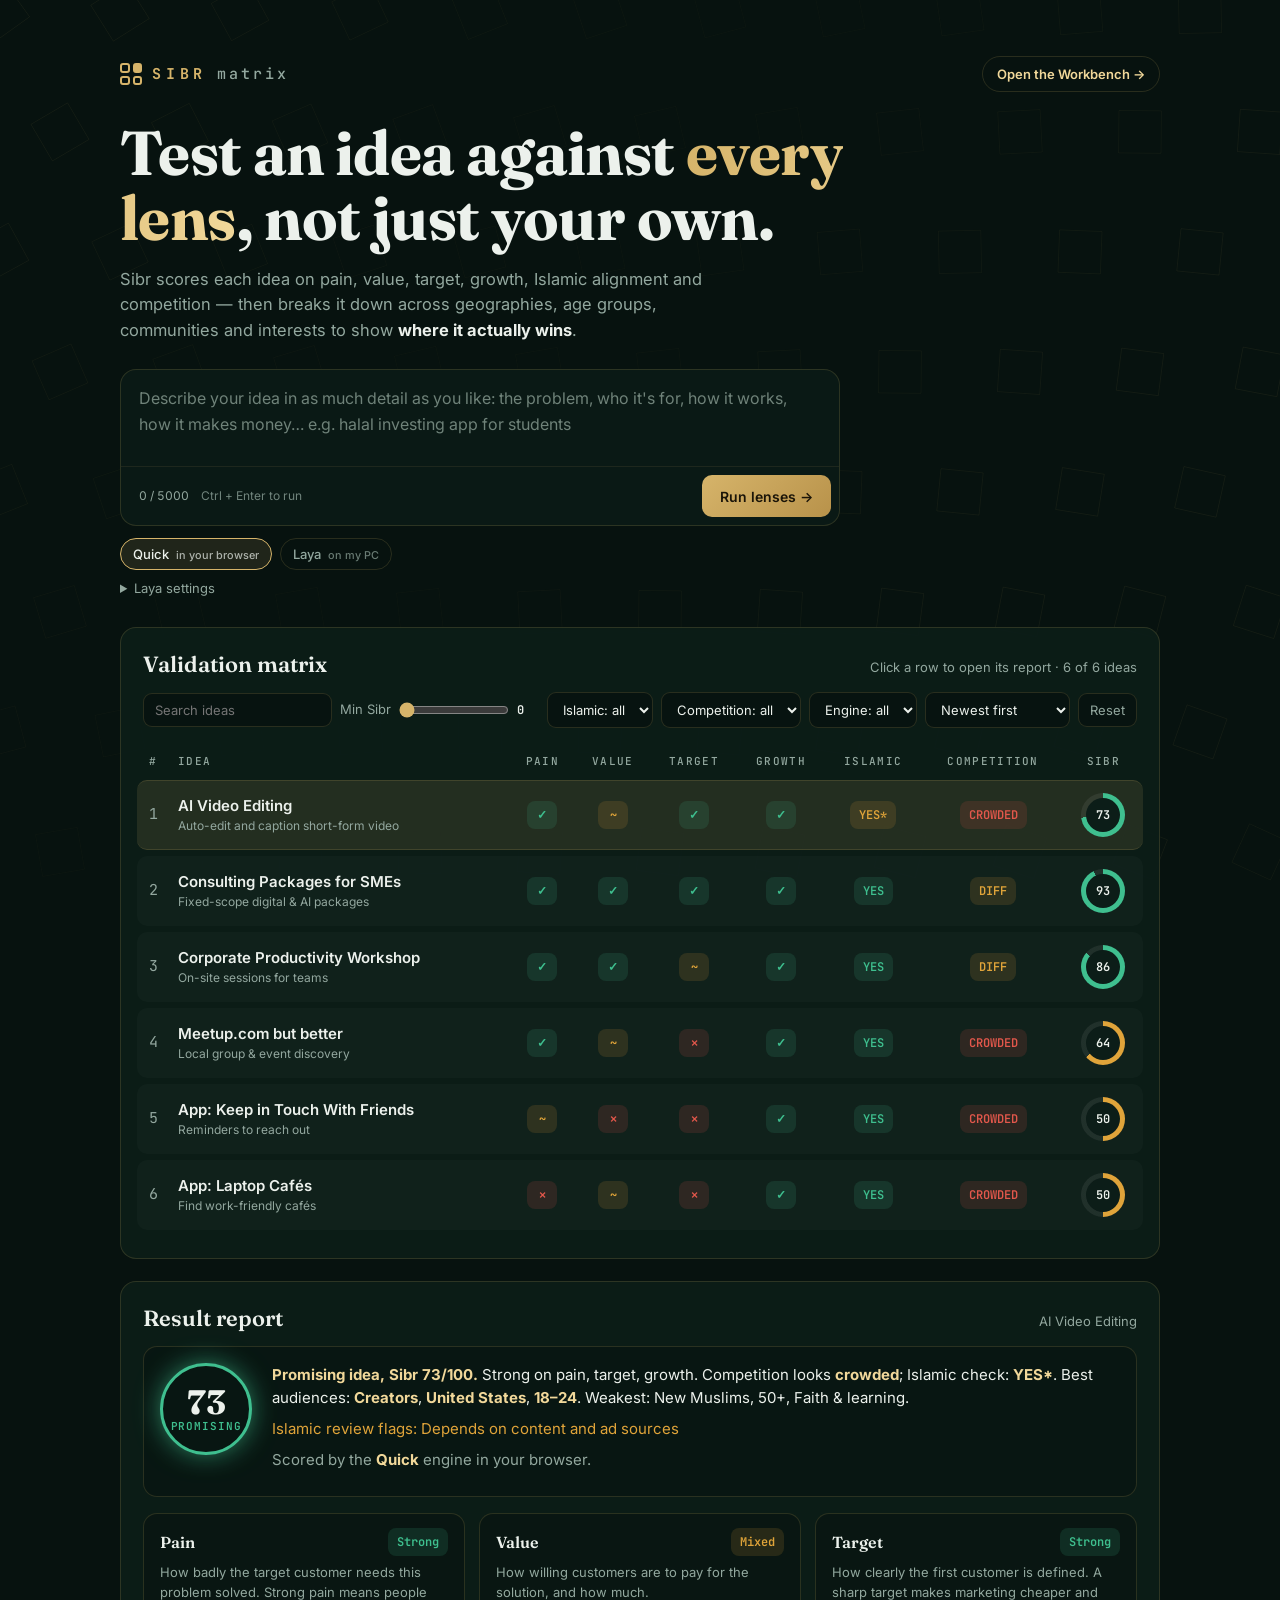
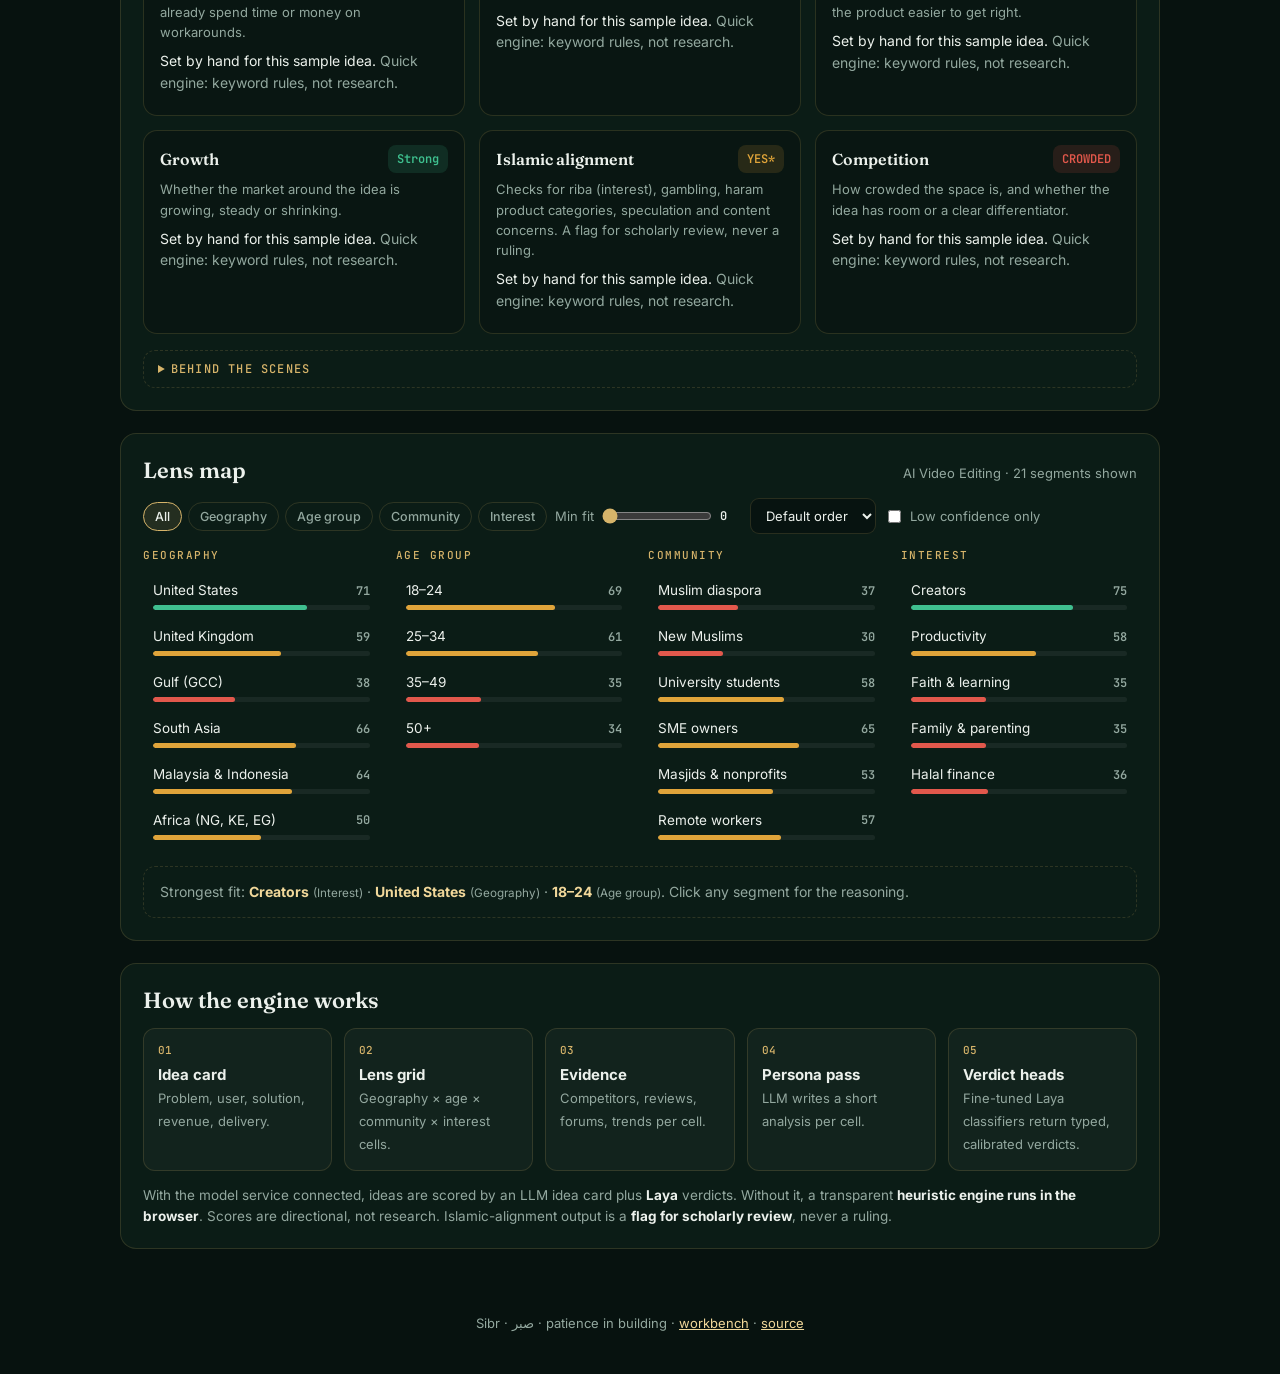
==== commit abc3c77d: "Smoother, cleaner idea box The typing lag came from the background: every frame redrew a full-screen" ====
--- a/index.html
+++ b/index.html
@@ -26,10 +26,12 @@
   <p class="lede">Sibr scores each idea on pain, value, target, growth, Islamic alignment and competition — then breaks it down across geographies, age groups, communities and interests to show <strong>where it actually wins</strong>.</p>
   <form id="ideaForm" class="ideaForm" autocomplete="off">
     <div class="ideaBox">
-      <textarea id="ideaInput" rows="2" maxlength="5000" placeholder="Describe your idea in as much detail as you like: the problem, who it's for, how it works, how it makes money… e.g. halal investing app for students" aria-label="Business idea"></textarea>
-      <small class="ideaMeta"><span id="ideaCount">0 / 5000</span> · Ctrl+Enter to run</small>
+      <textarea id="ideaInput" rows="3" maxlength="5000" spellcheck="true" placeholder="Describe your idea in as much detail as you like: the problem, who it's for, how it works, how it makes money… e.g. halal investing app for students" aria-label="Business idea"></textarea>
+      <div class="ideaBar">
+        <small class="ideaMeta"><span id="ideaCount">0 / 5000</span><span class="kbd">Ctrl + Enter to run</span></small>
+        <button type="submit">Run lenses <span aria-hidden="true">→</span></button>
+      </div>
     </div>
-    <button type="submit">Run lenses <span aria-hidden="true">→</span></button>
   </form>
   <div class="engine" role="group" aria-label="Engine">
     <button type="button" data-engine="quick" aria-pressed="true">Quick <small>in your browser</small></button>
--- a/styles.css
+++ b/styles.css
@@ -1,5 +1,5 @@
 :root{
-  --bg:#07120f; --bg2:#0c1d18; --panel:rgba(14,32,27,.72); --line:rgba(201,169,97,.18);
+  --bg:#07120f; --bg2:#0c1d18; --panel:rgba(12,29,24,.94); --line:rgba(201,169,97,.18);
   --ink:#ecf1ec; --mute:#93a89f; --gold:#d6b46a; --gold2:#f1d89a;
   --good:#3fbf8f; --mid:#e0a43a; --bad:#e2584c; --info:#6fa8dc;
   --radius:16px;
@@ -26,15 +26,18 @@
 .lede{color:var(--mute);max-width:62ch;font-size:16.5px}
 .lede strong{color:var(--ink)}
 
-.ideaForm{display:flex;gap:10px;margin-top:26px;max-width:680px}
-.ideaBox{flex:1;min-width:0;display:grid;gap:4px}
-.ideaMeta{color:var(--mute);font-size:12px;padding-left:4px}
-.ideaForm textarea{resize:none;line-height:1.5;min-height:52px;max-height:320px;overflow:auto}
-.ideaForm input,.ideaForm textarea{flex:1;min-width:0;padding:15px 18px;border-radius:12px;border:1px solid var(--line);background:rgba(7,18,15,.8);color:var(--ink);font:inherit;outline:none;transition:border-color .2s,box-shadow .2s}
-.ideaForm textarea:focus,.ideaForm input:focus{border-color:var(--gold);box-shadow:0 0 0 4px rgba(214,180,106,.12)}
-.ideaForm button{align-self:flex-start;height:52px;padding:0 20px;border:0;border-radius:12px;background:linear-gradient(135deg,var(--gold),#b8924a);color:#1a1408;font:600 15px Inter;cursor:pointer;white-space:nowrap;transition:transform .15s,filter .2s}
-.ideaForm button:hover{filter:brightness(1.08);transform:translateY(-1px)}
-.ideaForm button:disabled{opacity:.7;cursor:progress;transform:none}
+.ideaForm{margin-top:26px;max-width:720px}
+.ideaBox{display:flex;flex-direction:column;border:1px solid var(--line);border-radius:16px;background:#0a1915;transition:border-color .2s,box-shadow .2s}
+.ideaBox:focus-within{border-color:rgba(214,180,106,.6);box-shadow:0 0 0 4px rgba(214,180,106,.1)}
+.ideaForm textarea{display:block;width:100%;min-height:96px;max-height:340px;padding:16px 18px 6px;border:0;background:transparent;color:var(--ink);font:16px/1.6 Inter,system-ui,sans-serif;resize:none;outline:none;overflow-y:auto;field-sizing:content;scrollbar-width:thin;scrollbar-color:rgba(214,180,106,.3) transparent}
+.ideaForm textarea::placeholder{color:#6f8279}
+.ideaBar{display:flex;align-items:center;justify-content:space-between;gap:12px;padding:8px 8px 8px 18px;border-top:1px solid rgba(201,169,97,.1)}
+.ideaMeta{display:flex;gap:12px;align-items:center;color:var(--mute);font-size:12px;font-variant-numeric:tabular-nums}
+.ideaMeta .kbd{opacity:.75}
+.ideaMeta.near{color:var(--mid)}
+.ideaForm button{height:42px;padding:0 18px;border:0;border-radius:10px;background:linear-gradient(135deg,var(--gold),#b8924a);color:#1a1408;font:600 14px Inter,system-ui,sans-serif;cursor:pointer;white-space:nowrap;transition:filter .2s}
+.ideaForm button:hover{filter:brightness(1.08)}
+.ideaForm button:disabled{opacity:.7;cursor:progress}
 .engine{display:flex;flex-wrap:wrap;align-items:flex-start;gap:8px;margin-top:12px;max-width:680px}
 .engine>button{padding:7px 12px;border-radius:999px;border:1px solid var(--line);background:transparent;color:var(--mute);font:500 13px Inter;cursor:pointer}
 .engine>button small{opacity:.7;margin-left:4px}
@@ -50,7 +53,7 @@
 .engine .status.bad{color:var(--bad)}
 
 main{max-width:1080px;margin:0 auto;padding:0 20px 40px;display:grid;gap:22px}
-.panel{background:var(--panel);border:1px solid var(--line);border-radius:var(--radius);padding:22px;backdrop-filter:blur(10px);animation:rise .7s cubic-bezier(.2,.8,.2,1) both}
+.panel{background:var(--panel);border:1px solid var(--line);border-radius:var(--radius);padding:22px;animation:rise .7s cubic-bezier(.2,.8,.2,1) both}
 .panel:nth-child(2){animation-delay:.1s}.panel:nth-child(3){animation-delay:.2s}
 @keyframes rise{from{opacity:0;transform:translateY(18px)}}
 .panelHead{display:flex;justify-content:space-between;align-items:baseline;gap:12px;flex-wrap:wrap;margin-bottom:14px}
@@ -126,8 +129,7 @@
   .tableWrap{margin:0}
   .drawer{padding:24px 18px}
   .hero{padding-top:36px}
-  .ideaForm{flex-direction:column}
-  .ideaForm button{padding:14px}
+  .ideaMeta .kbd{display:none}
   .panel{padding:18px 14px}
 }
 @media (prefers-reduced-motion:reduce){*{animation:none!important;transition:none!important}tbody tr,.chip{opacity:1;transform:none}}
@@ -214,6 +216,5 @@
   .summary{flex-direction:column;align-items:center;text-align:center}
   ol.trace li{grid-template-columns:1fr auto;}
   ol.trace li>span:last-child{grid-column:1/-1}
-  .ideaForm button{height:auto;align-self:stretch}
 }
 .processing[hidden]{display:none}
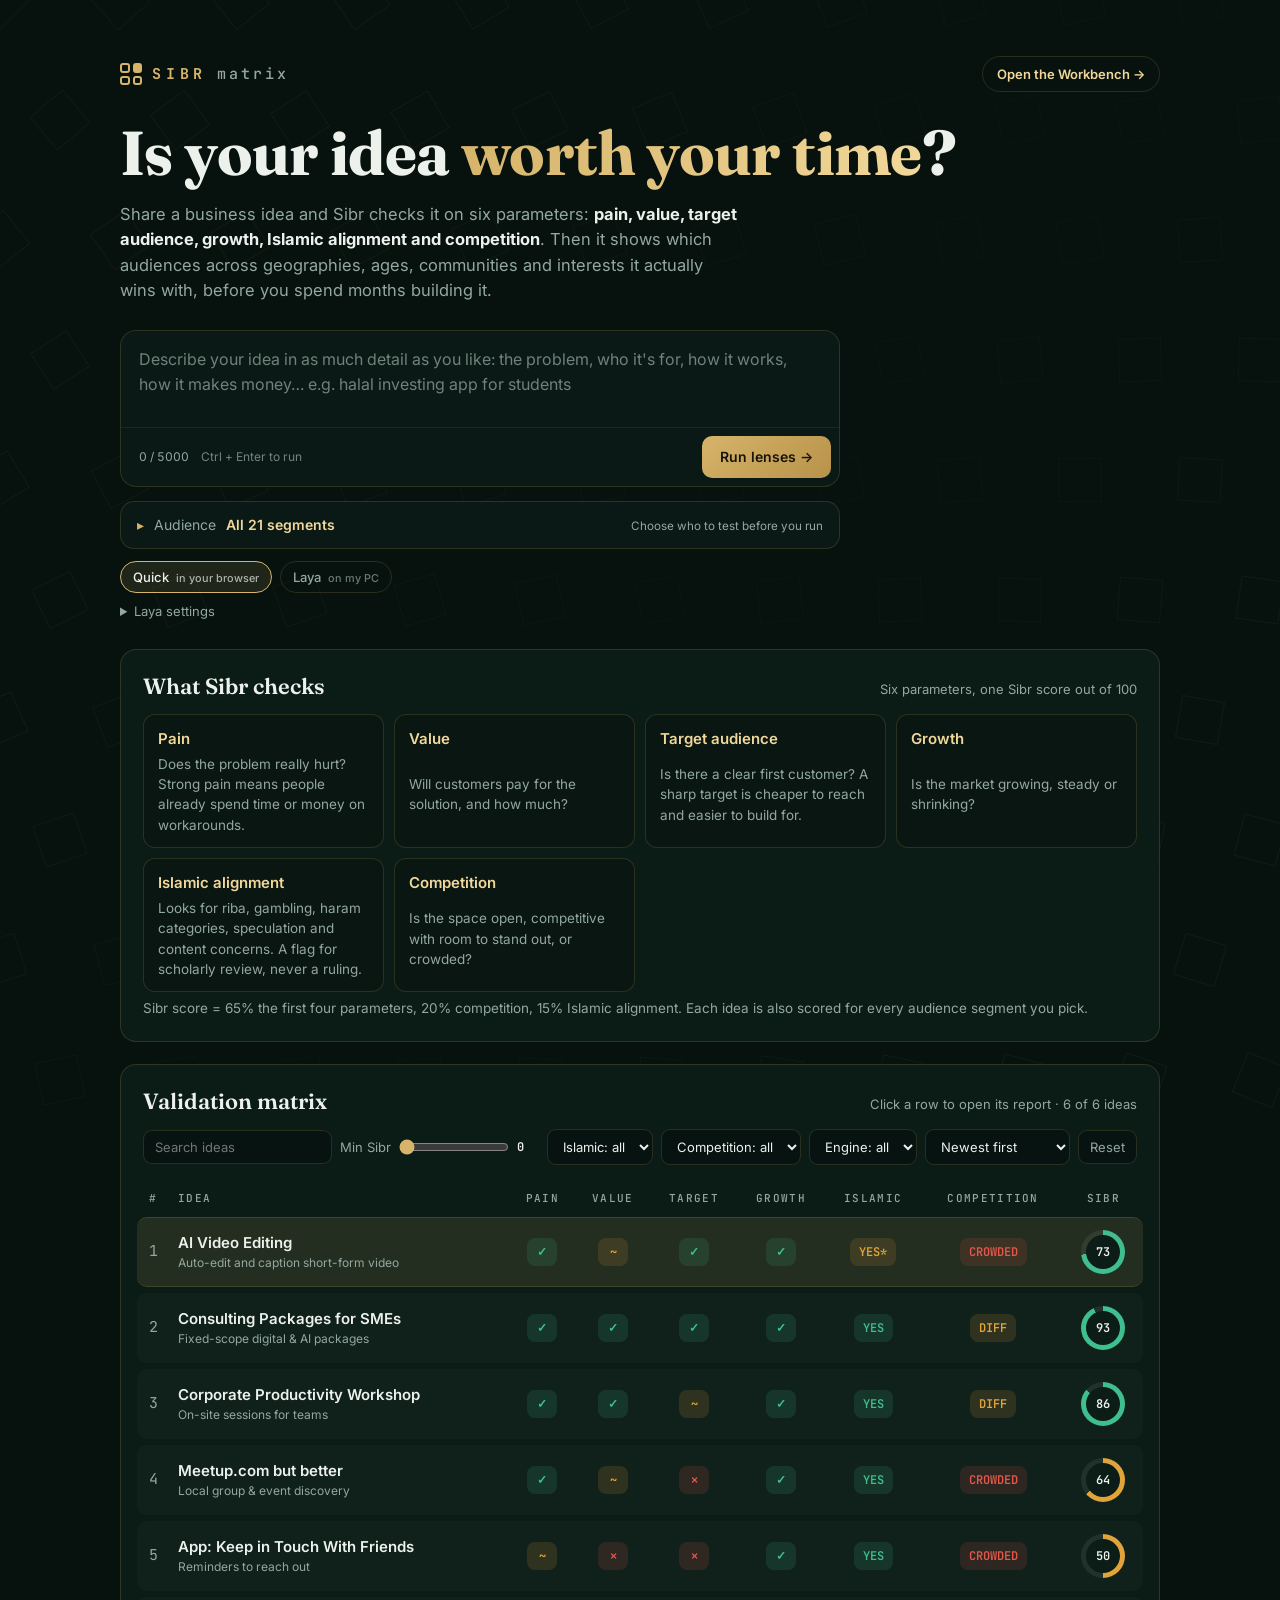
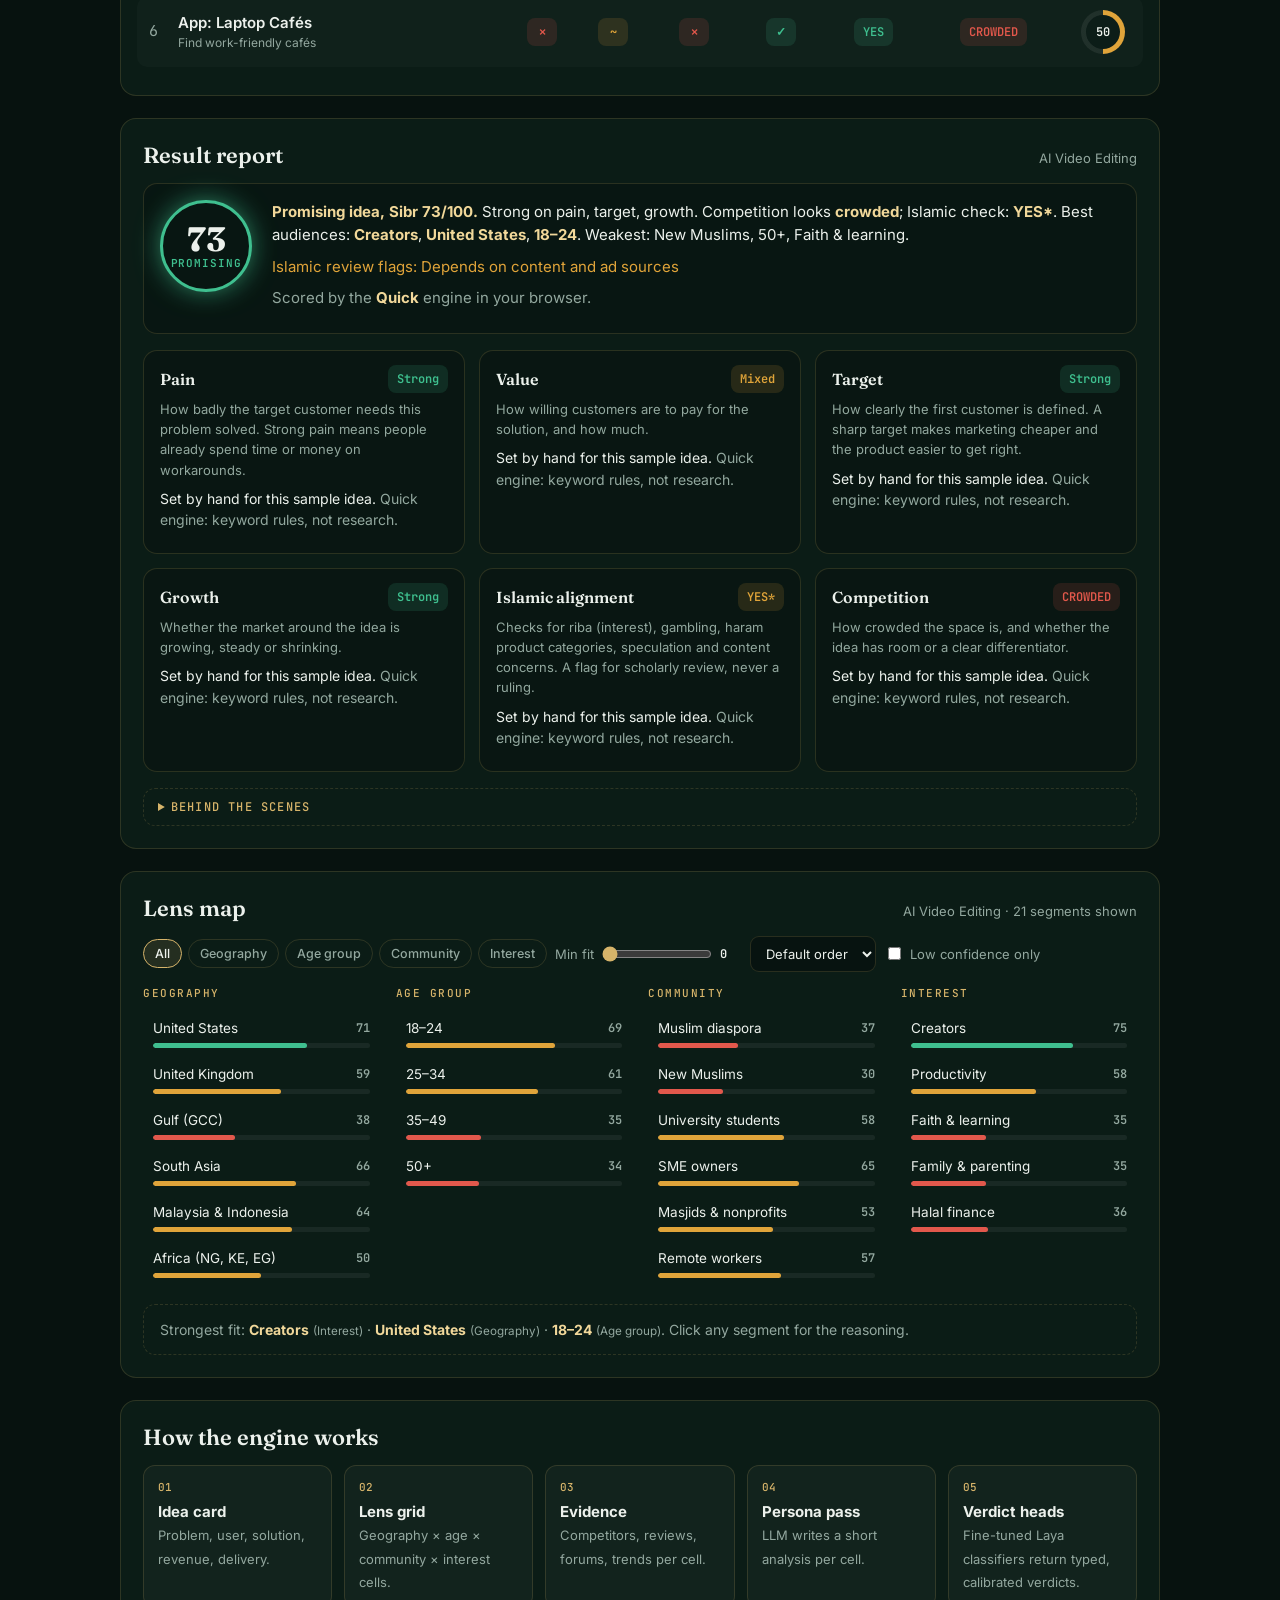
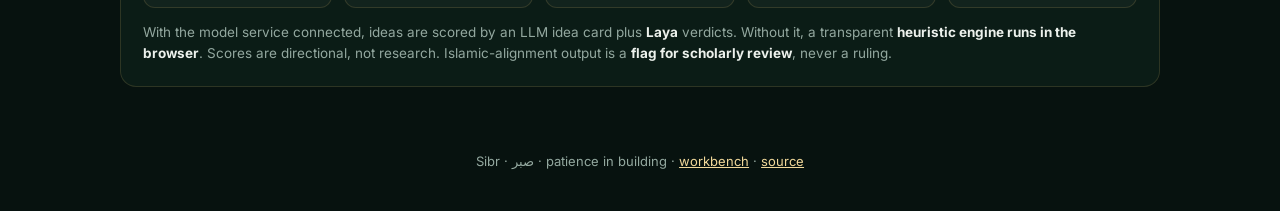
==== commit 8da3aa4d: "Pick the audience before running, explain the parameters, smoother page - Audience picker under the " ====
--- a/index.html
+++ b/index.html
@@ -22,8 +22,8 @@
 
 <header class="hero">
   <div class="top"><div class="brand"><span class="mark" aria-hidden="true"><i></i><i></i><i></i><i></i></span>SIBR<span class="sub">matrix</span></div><a class="cta" href="https://munazzar.github.io/plotline/#/bench">Open the Workbench <span aria-hidden="true">→</span></a></div>
-  <h1>Test an idea against <em>every lens</em>, not just your own.</h1>
-  <p class="lede">Sibr scores each idea on pain, value, target, growth, Islamic alignment and competition — then breaks it down across geographies, age groups, communities and interests to show <strong>where it actually wins</strong>.</p>
+  <h1>Is your idea <em>worth your time</em>?</h1>
+  <p class="lede">Share a business idea and Sibr checks it on six parameters: <strong>pain, value, target audience, growth, Islamic alignment and competition</strong>. Then it shows which audiences across geographies, ages, communities and interests it actually wins with, before you spend months building it.</p>
   <form id="ideaForm" class="ideaForm" autocomplete="off">
     <div class="ideaBox">
       <textarea id="ideaInput" rows="3" maxlength="5000" spellcheck="true" placeholder="Describe your idea in as much detail as you like: the problem, who it's for, how it works, how it makes money… e.g. halal investing app for students" aria-label="Business idea"></textarea>
@@ -33,6 +33,13 @@
       </div>
     </div>
   </form>
+  <details class="audience" id="audience">
+    <summary><span>Audience</span> <b id="audSum">All 21 segments</b> <small>Choose who to test before you run</small></summary>
+    <div class="audBody">
+      <div id="audGroups"></div>
+      <div class="audActions"><button type="button" id="audAll">Select all</button><span class="muted" id="audHint">Fewer segments means a faster, more focused Laya run.</span></div>
+    </div>
+  </details>
   <div class="engine" role="group" aria-label="Engine">
     <button type="button" data-engine="quick" aria-pressed="true">Quick <small>in your browser</small></button>
     <button type="button" data-engine="laya" aria-pressed="false">Laya <small>on my PC</small></button>
@@ -52,6 +59,22 @@
 </header>
 
 <main>
+  <section class="panel" id="paramInfo" aria-labelledby="piTitle">
+    <div class="panelHead">
+      <h2 id="piTitle">What Sibr checks</h2>
+      <span class="hint">Six parameters, one Sibr score out of 100</span>
+    </div>
+    <div class="pgrid">
+      <div class="pi"><b>Pain</b><span>Does the problem really hurt? Strong pain means people already spend time or money on workarounds.</span></div>
+      <div class="pi"><b>Value</b><span>Will customers pay for the solution, and how much?</span></div>
+      <div class="pi"><b>Target audience</b><span>Is there a clear first customer? A sharp target is cheaper to reach and easier to build for.</span></div>
+      <div class="pi"><b>Growth</b><span>Is the market growing, steady or shrinking?</span></div>
+      <div class="pi"><b>Islamic alignment</b><span>Looks for riba, gambling, haram categories, speculation and content concerns. A flag for scholarly review, never a ruling.</span></div>
+      <div class="pi"><b>Competition</b><span>Is the space open, competitive with room to stand out, or crowded?</span></div>
+    </div>
+    <p class="note">Sibr score = 65% the first four parameters, 20% competition, 15% Islamic alignment. Each idea is also scored for every audience segment you pick.</p>
+  </section>
+
   <section class="panel" aria-labelledby="mxTitle">
     <div class="panelHead">
       <h2 id="mxTitle">Validation matrix</h2>
--- a/styles.css
+++ b/styles.css
@@ -6,7 +6,8 @@
 }
 *{box-sizing:border-box}
 html,body{margin:0;overflow-x:hidden;background:var(--bg);color:var(--ink);font:15px/1.55 Inter,system-ui,sans-serif}
-#bg{position:fixed;inset:0;width:100%;height:100%;z-index:0;opacity:.55}
+#bg{position:fixed;top:0;left:0;z-index:0;opacity:.55;pointer-events:none;will-change:transform;animation:drift 40s linear infinite}
+@keyframes drift{to{transform:translate3d(0,-240px,0)}}
 header,main,footer{position:relative;z-index:1}
 a{color:var(--gold2)}
 
@@ -21,8 +22,7 @@
 .mark i:nth-child(2){background:var(--gold);animation:glow 3s ease-in-out infinite}
 @keyframes glow{50%{opacity:.45}}
 h1{font:700 clamp(32px,6vw,62px)/1.05 Fraunces,serif;margin:28px 0 16px;max-width:20ch;letter-spacing:-.01em}
-h1 em{font-style:normal;background:linear-gradient(90deg,var(--gold),var(--gold2),var(--gold));background-size:200% 100%;-webkit-background-clip:text;background-clip:text;color:transparent;animation:shine 6s ease-in-out infinite}
-@keyframes shine{50%{background-position:100% 0}}
+h1 em{font-style:normal;background:linear-gradient(90deg,var(--gold),var(--gold2),var(--gold));background-size:200% 100%;-webkit-background-clip:text;background-clip:text;color:transparent}
 .lede{color:var(--mute);max-width:62ch;font-size:16.5px}
 .lede strong{color:var(--ink)}
 
@@ -218,3 +218,31 @@
   ol.trace li>span:last-child{grid-column:1/-1}
 }
 .processing[hidden]{display:none}
+
+/* Audience picked before the run */
+.audience{margin-top:14px;max-width:720px;border:1px solid var(--line);border-radius:14px;background:#0a1915}
+.audience summary{cursor:pointer;list-style:none;display:flex;flex-wrap:wrap;align-items:baseline;gap:6px 10px;padding:12px 16px;font-size:14px}
+.audience summary::-webkit-details-marker{display:none}
+.audience summary::before{content:"▸";color:var(--gold);transition:transform .2s}
+.audience[open] summary::before{transform:rotate(90deg)}
+.audience summary span{color:var(--mute)}
+.audience summary b{color:var(--gold2);font-weight:600}
+.audience summary small{color:var(--mute);margin-left:auto}
+.audBody{padding:2px 16px 14px;display:grid;gap:12px}
+.audGroup{display:grid;grid-template-columns:140px 1fr;gap:8px;align-items:start}
+#audGroups{display:grid;gap:12px}
+.audSegs{display:flex;flex-wrap:wrap;gap:6px}
+.audGroup .audG{justify-self:start}
+.audGroup button{font:500 13px Inter,system-ui,sans-serif;padding:6px 11px;border-radius:999px;border:1px solid var(--line);background:transparent;color:var(--mute);cursor:pointer}
+.audGroup button[aria-pressed="true"]{background:rgba(214,180,106,.14);border-color:rgba(214,180,106,.55);color:var(--ink)}
+.audGroup .audG{font-weight:600;color:var(--gold2);border-style:dashed}
+.audGroup .audG small{opacity:.7;margin-left:2px}
+.audActions{display:flex;gap:12px;align-items:center;flex-wrap:wrap;font-size:12.5px}
+.audActions button{font:500 13px Inter,system-ui,sans-serif;padding:6px 12px;border-radius:8px;border:1px solid var(--line);background:transparent;color:var(--gold2);cursor:pointer}
+
+/* What Sibr checks */
+.pgrid{display:grid;grid-template-columns:repeat(auto-fill,minmax(210px,1fr));gap:10px}
+.pi{display:grid;gap:4px;padding:12px 14px;border:1px solid var(--line);border-radius:12px;background:rgba(7,18,15,.45)}
+.pi b{color:var(--gold2);font-weight:600}
+.pi span{color:var(--mute);font-size:13.5px;line-height:1.5}
+@media (max-width:600px){.audience summary small{margin-left:0;width:100%}.audGroup{grid-template-columns:1fr}}
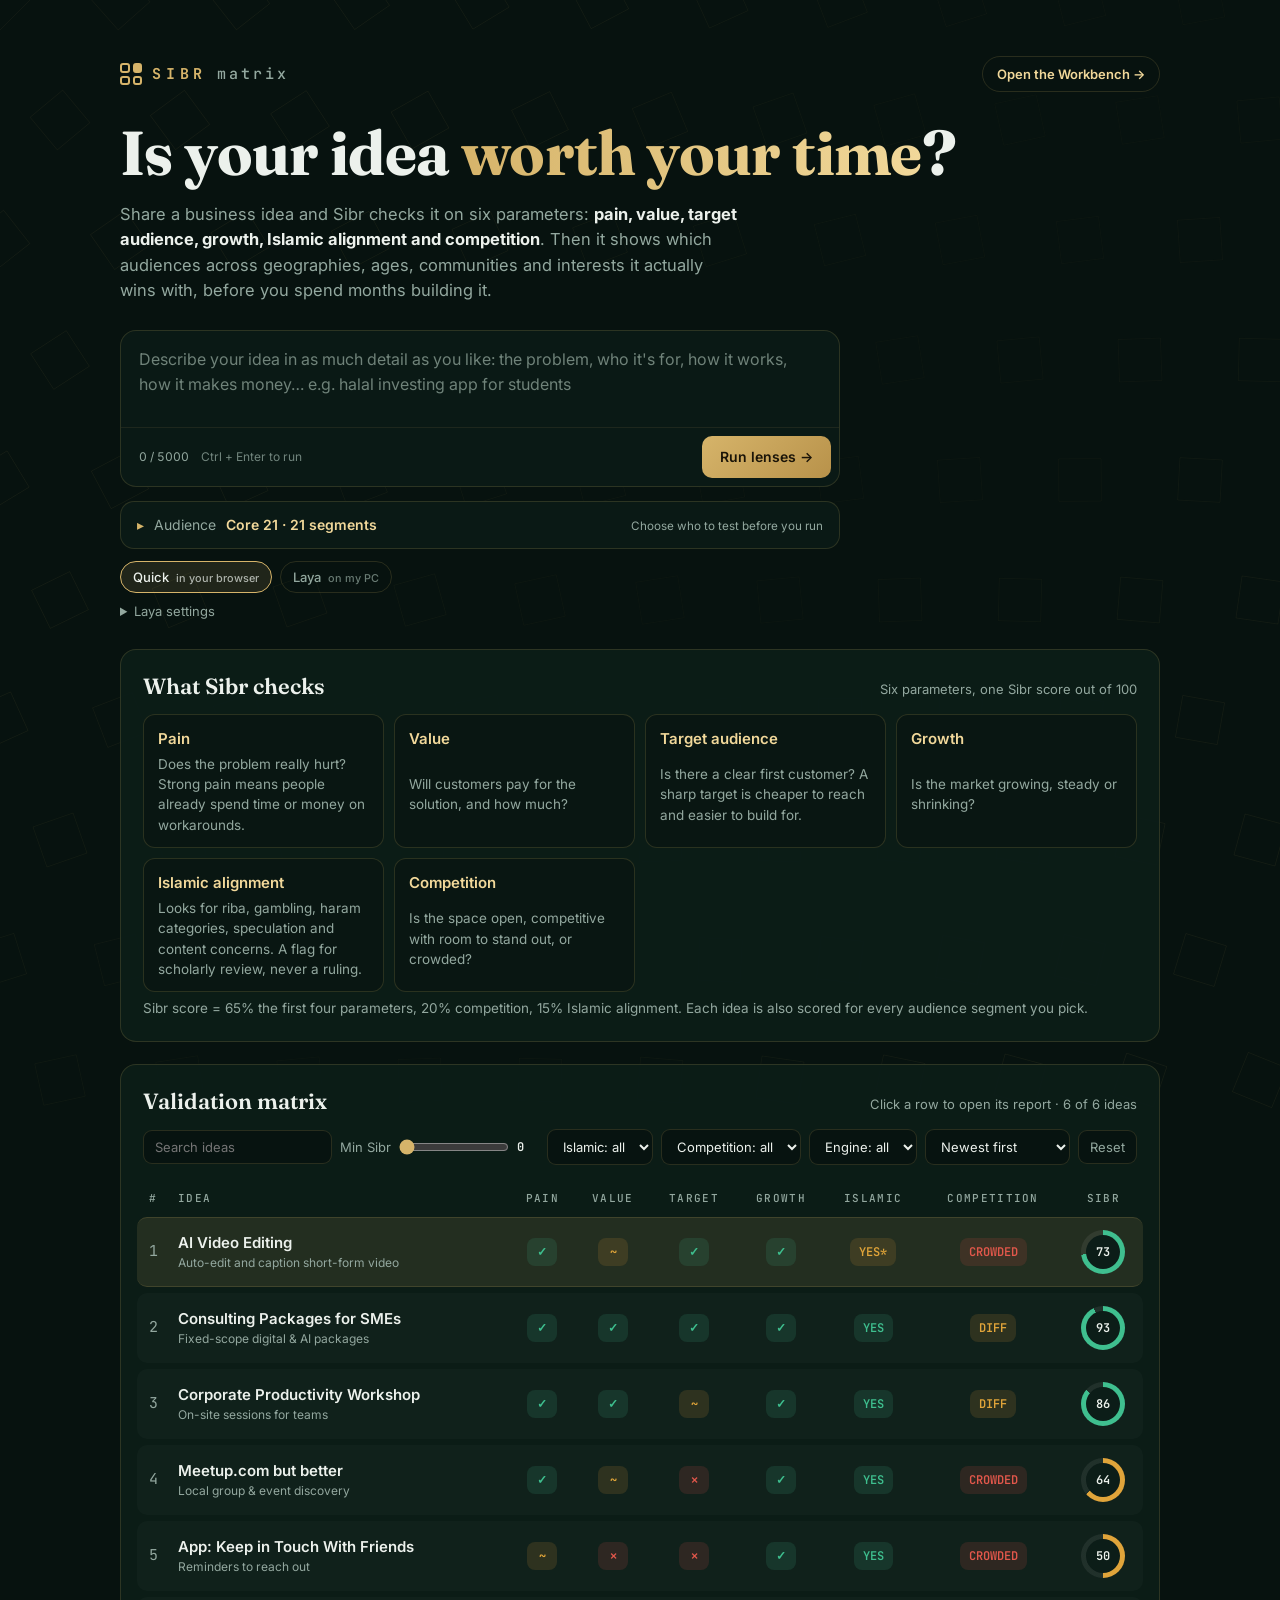
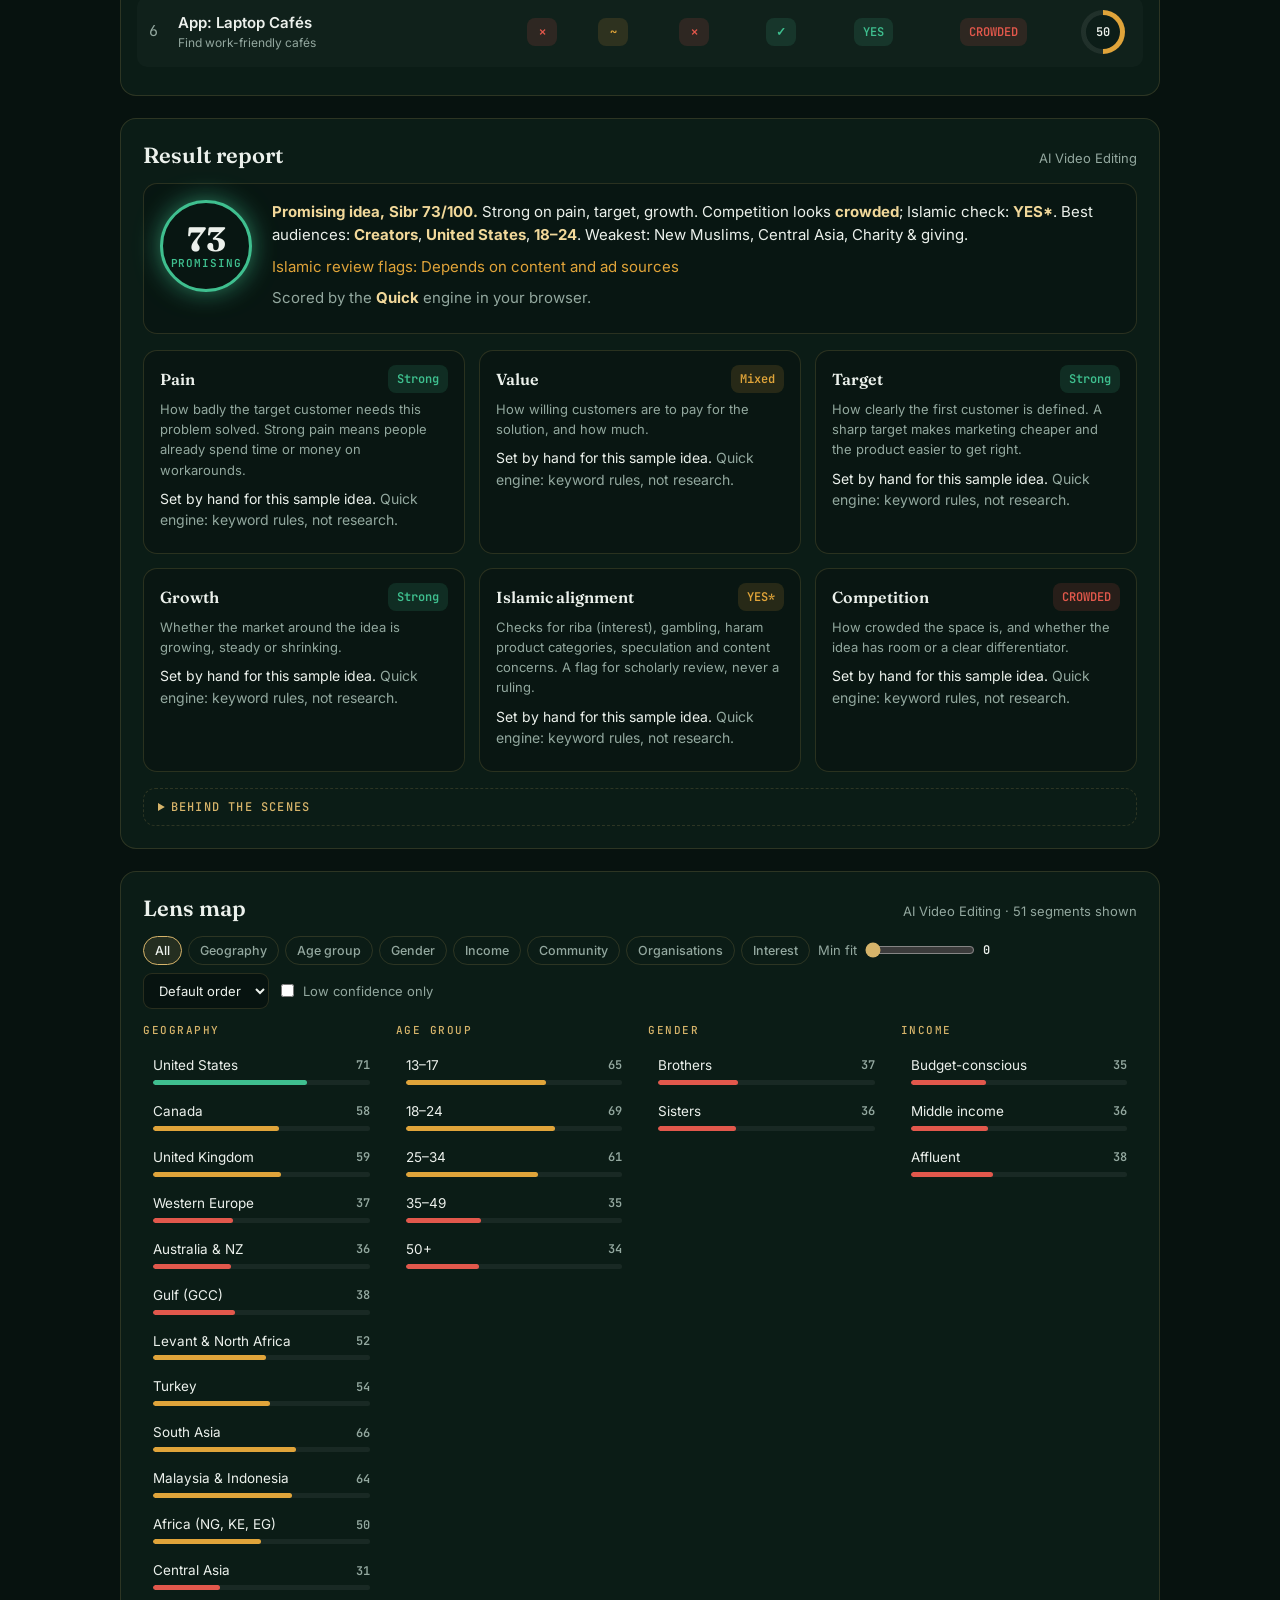
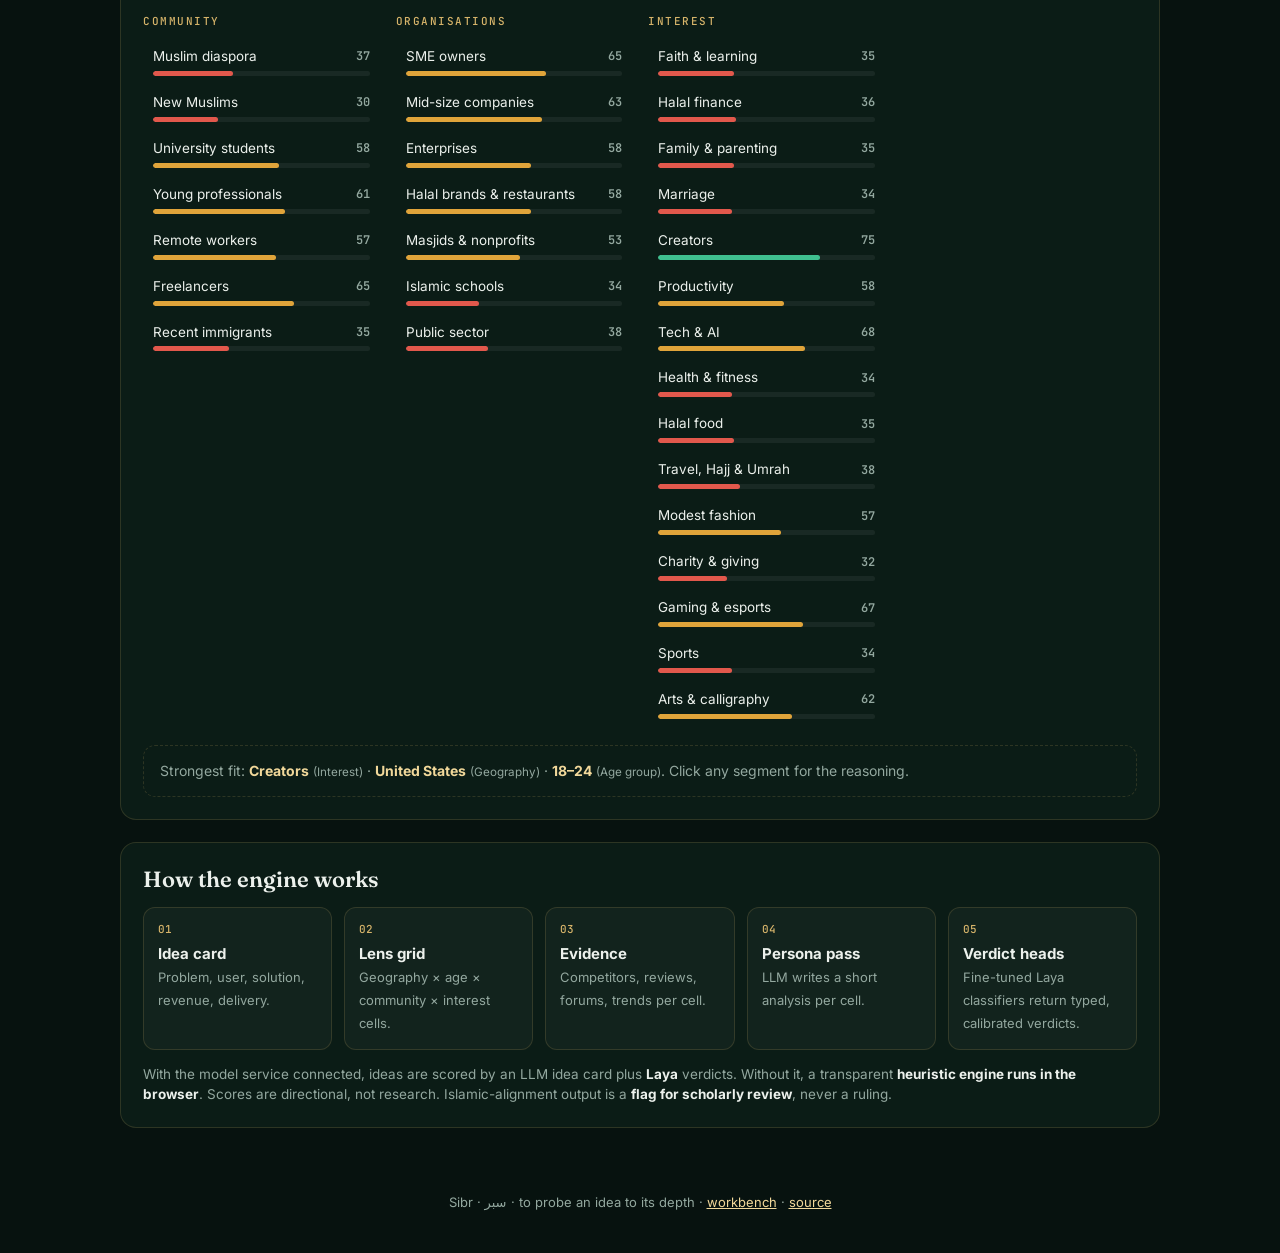
==== commit e79637e5: "More audience segments with quick picks, search and folding groups - 51 audience segments in 7 group" ====
--- a/index.html
+++ b/index.html
@@ -34,10 +34,19 @@
     </div>
   </form>
   <details class="audience" id="audience">
-    <summary><span>Audience</span> <b id="audSum">All 21 segments</b> <small>Choose who to test before you run</small></summary>
+    <summary><span>Audience</span> <b id="audSum">Core 21</b> <small>Choose who to test before you run</small></summary>
     <div class="audBody">
-      <div id="audGroups"></div>
-      <div class="audActions"><button type="button" id="audAll">Select all</button><span class="muted" id="audHint">Fewer segments means a faster, more focused Laya run.</span></div>
+      <div class="audStep">
+        <span class="audLbl">1 · Start from a quick pick</span>
+        <div id="audPresets" class="presets" role="group" aria-label="Quick picks"></div>
+        <p id="audPresetHint" class="muted"></p>
+      </div>
+      <div class="audStep">
+        <span class="audLbl">2 · Fine-tune (optional)</span>
+        <input id="audFind" type="search" placeholder="Find a segment: Canada, sisters, gaming, enterprises…" aria-label="Find a segment">
+        <div id="audGroups"></div>
+      </div>
+      <div class="audActions"><span id="audCost"></span><button type="button" id="audClear">Clear all</button></div>
     </div>
   </details>
   <div class="engine" role="group" aria-label="Engine">
@@ -145,8 +154,9 @@
   <div id="drawerBody"></div>
 </aside>
 
-<footer>Sibr · صبر · patience in building · <a href="https://munazzar.github.io/plotline/#/bench">workbench</a> · <a href="https://github.com/Munazzar/sibr">source</a></footer>
+<footer>Sibr · سبر · to probe an idea to its depth · <a href="https://munazzar.github.io/plotline/#/bench">workbench</a> · <a href="https://github.com/Munazzar/sibr">source</a></footer>
 <script src="config.js"></script>
+<script src="segments.js"></script>
 <script src="engine.js"></script>
 <script src="app.js"></script>
 </body>
--- a/styles.css
+++ b/styles.css
@@ -228,21 +228,38 @@
 .audience summary span{color:var(--mute)}
 .audience summary b{color:var(--gold2);font-weight:600}
 .audience summary small{color:var(--mute);margin-left:auto}
-.audBody{padding:2px 16px 14px;display:grid;gap:12px}
-.audGroup{display:grid;grid-template-columns:140px 1fr;gap:8px;align-items:start}
-#audGroups{display:grid;gap:12px}
-.audSegs{display:flex;flex-wrap:wrap;gap:6px}
-.audGroup .audG{justify-self:start}
-.audGroup button{font:500 13px Inter,system-ui,sans-serif;padding:6px 11px;border-radius:999px;border:1px solid var(--line);background:transparent;color:var(--mute);cursor:pointer}
-.audGroup button[aria-pressed="true"]{background:rgba(214,180,106,.14);border-color:rgba(214,180,106,.55);color:var(--ink)}
-.audGroup .audG{font-weight:600;color:var(--gold2);border-style:dashed}
-.audGroup .audG small{opacity:.7;margin-left:2px}
-.audActions{display:flex;gap:12px;align-items:center;flex-wrap:wrap;font-size:12.5px}
-.audActions button{font:500 13px Inter,system-ui,sans-serif;padding:6px 12px;border-radius:8px;border:1px solid var(--line);background:transparent;color:var(--gold2);cursor:pointer}
+.audBody{padding:4px 16px 16px;display:grid;gap:16px}
+.audStep{display:grid;gap:8px}
+.audLbl{font:600 11px 'JetBrains Mono',monospace;letter-spacing:.06em;text-transform:uppercase;color:var(--gold)}
+.presets{display:flex;flex-wrap:wrap;gap:6px}
+.presets button,.audSegs button,.gAct button,.audActions button{font:500 13px Inter,system-ui,sans-serif;padding:6px 12px;border-radius:999px;border:1px solid var(--line);background:transparent;color:var(--mute);cursor:pointer}
+.presets button small{opacity:.6;margin-left:3px;font-size:11px}
+.presets button[aria-pressed="true"],.audSegs button[aria-pressed="true"]{background:rgba(214,180,106,.14);border-color:rgba(214,180,106,.55);color:var(--ink)}
+.presets .custom{cursor:default;border-style:dashed}
+.presets .custom[aria-pressed="false"]{display:none}
+#audPresetHint{margin:0;font-size:12.5px}
+#audFind{width:100%;padding:9px 12px;border-radius:10px;border:1px solid var(--line);background:rgba(7,18,15,.6);color:var(--ink);font:14px Inter,system-ui,sans-serif;outline:none}
+#audFind:focus{border-color:rgba(214,180,106,.55)}
+#audGroups{display:grid;gap:6px}
+.audGroup{border:1px solid rgba(201,169,97,.12);border-radius:12px;background:rgba(7,18,15,.4)}
+.audGroup>summary{list-style:none;cursor:pointer;display:flex;align-items:center;gap:10px;padding:9px 12px;font-size:13.5px}
+.audGroup>summary::-webkit-details-marker{display:none}
+.audGroup>summary::before{content:"▸";color:var(--gold);font-size:11px;transition:transform .2s}
+.audGroup[open]>summary::before{transform:rotate(90deg)}
+.audGroup .cnt{font:600 11px 'JetBrains Mono',monospace;color:var(--mute);padding:2px 7px;border-radius:999px;border:1px solid var(--line)}
+.audGroup .cnt.on{color:var(--gold2);border-color:rgba(214,180,106,.4)}
+.audGroup .pv{flex:1;min-width:0;color:var(--mute);font-size:12.5px;white-space:nowrap;overflow:hidden;text-overflow:ellipsis}
+.gAct{display:flex;gap:4px}
+.gAct button{padding:3px 9px;font-size:12px;border-radius:7px}
+.audSegs{display:flex;flex-wrap:wrap;gap:6px;padding:2px 12px 12px}
+.audActions{display:flex;justify-content:space-between;align-items:center;gap:12px;flex-wrap:wrap;font-size:12.5px;color:var(--mute);padding-top:10px;border-top:1px solid rgba(201,169,97,.1)}
+.audActions b{color:var(--ink)}
+.audActions .warn{color:var(--mid)}
+.audActions button{border-radius:8px;font-size:12.5px;padding:5px 11px}
 
 /* What Sibr checks */
 .pgrid{display:grid;grid-template-columns:repeat(auto-fill,minmax(210px,1fr));gap:10px}
 .pi{display:grid;gap:4px;padding:12px 14px;border:1px solid var(--line);border-radius:12px;background:rgba(7,18,15,.45)}
 .pi b{color:var(--gold2);font-weight:600}
 .pi span{color:var(--mute);font-size:13.5px;line-height:1.5}
-@media (max-width:600px){.audience summary small{margin-left:0;width:100%}.audGroup{grid-template-columns:1fr}}
+@media (max-width:600px){.audience summary small{margin-left:0;width:100%}.audGroup .pv{display:none}.audGroup>summary b{flex:1}}
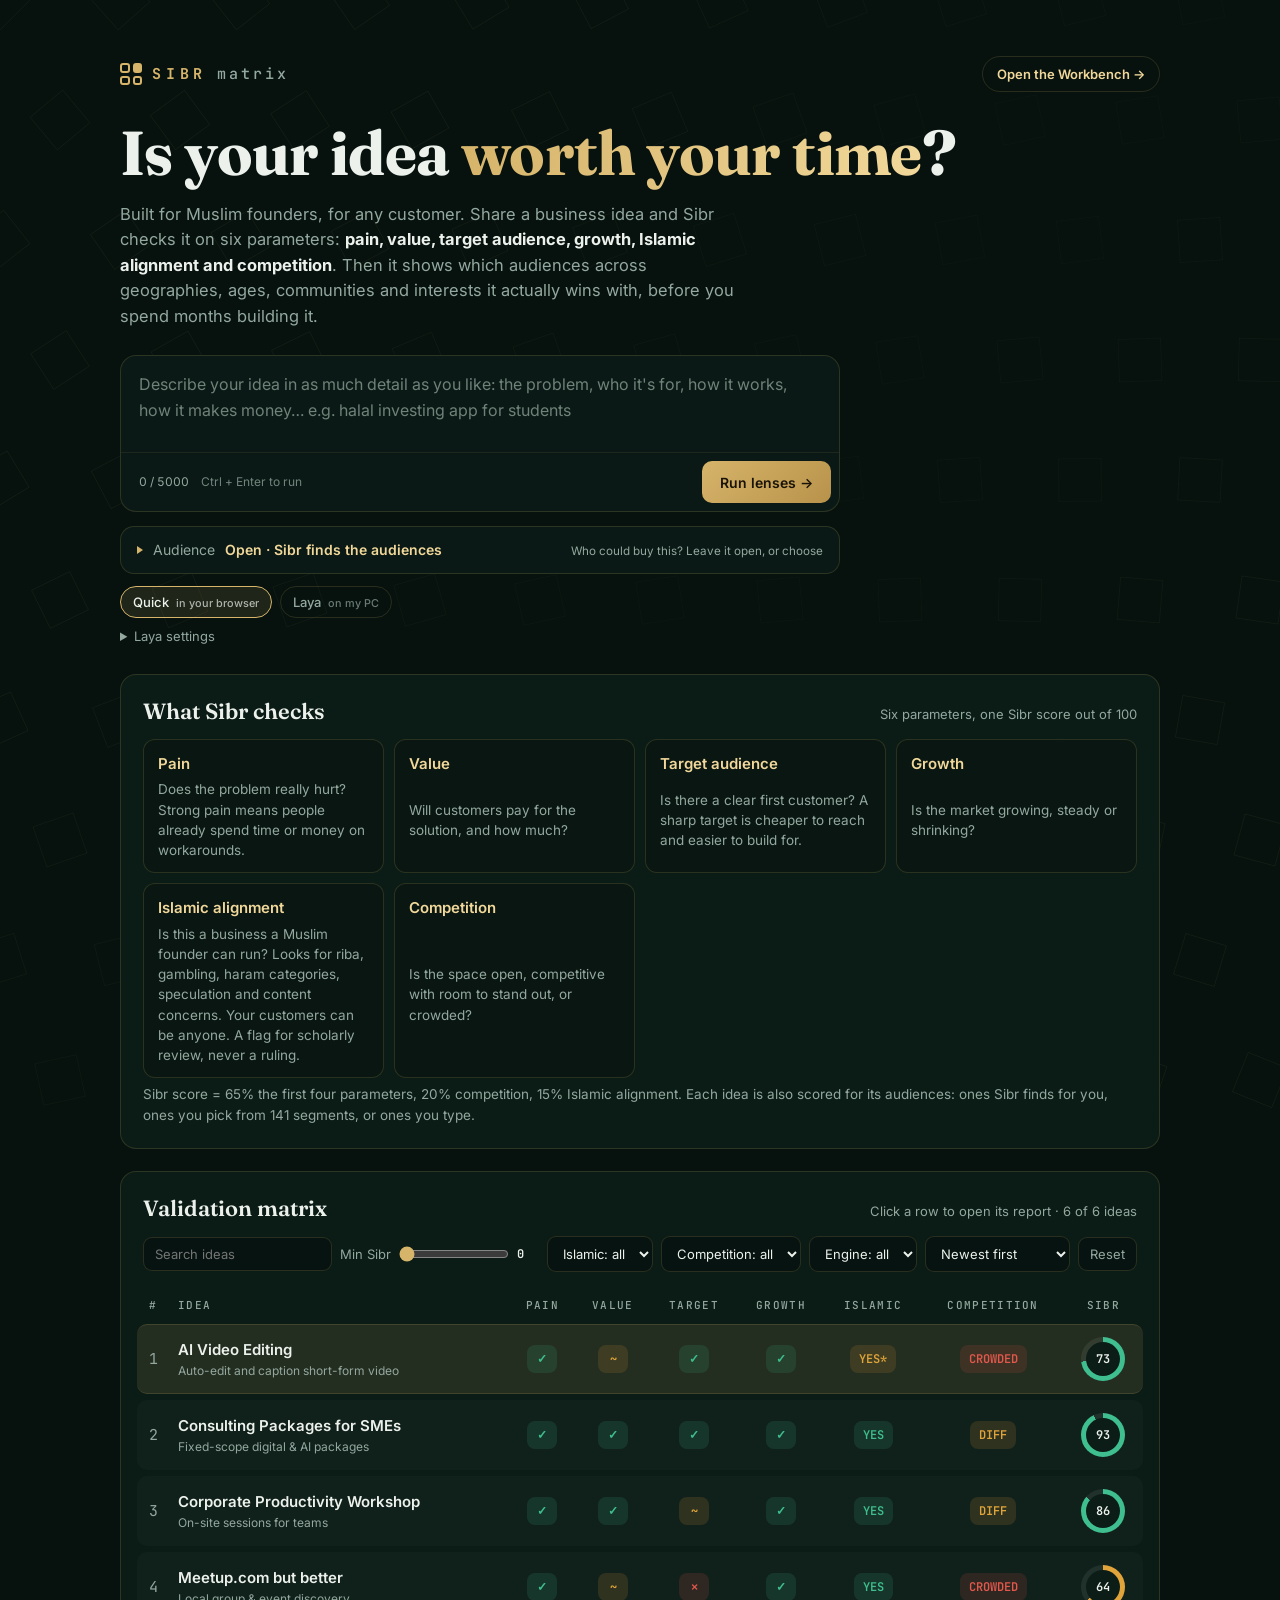
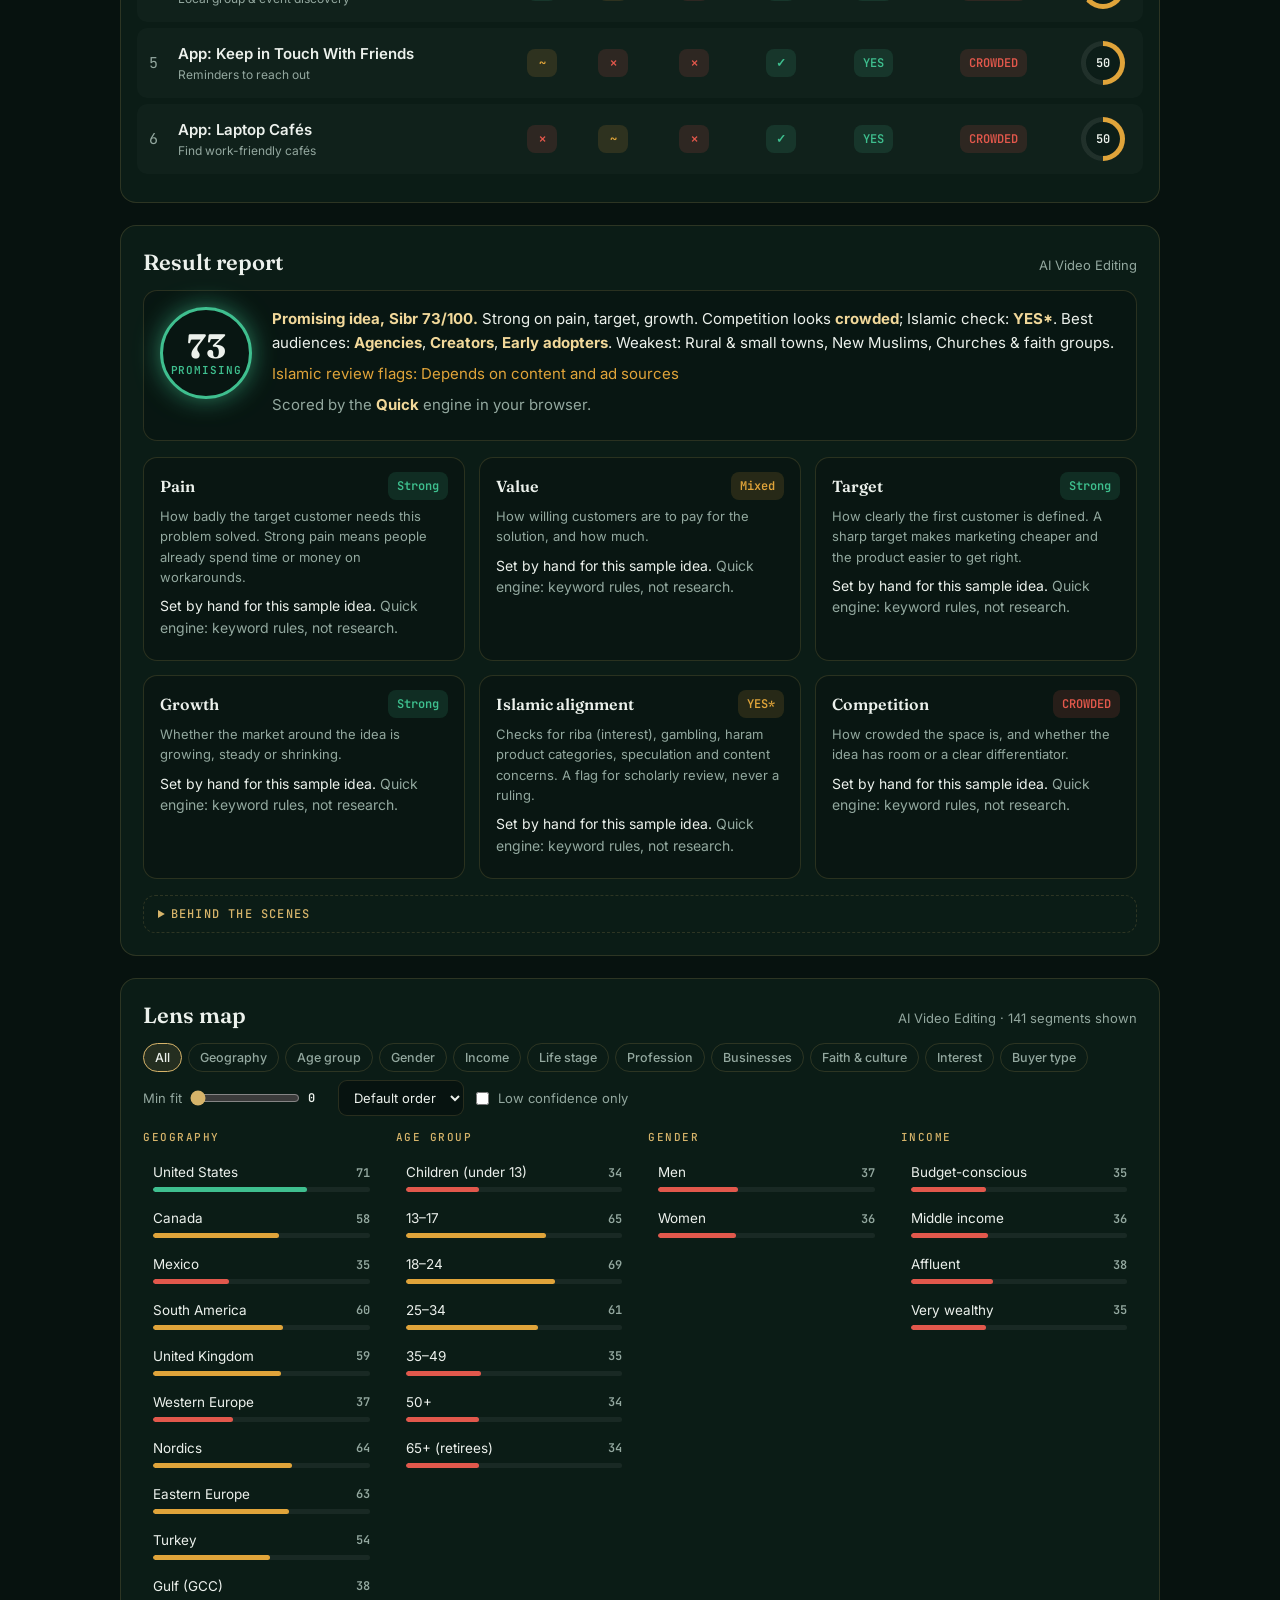
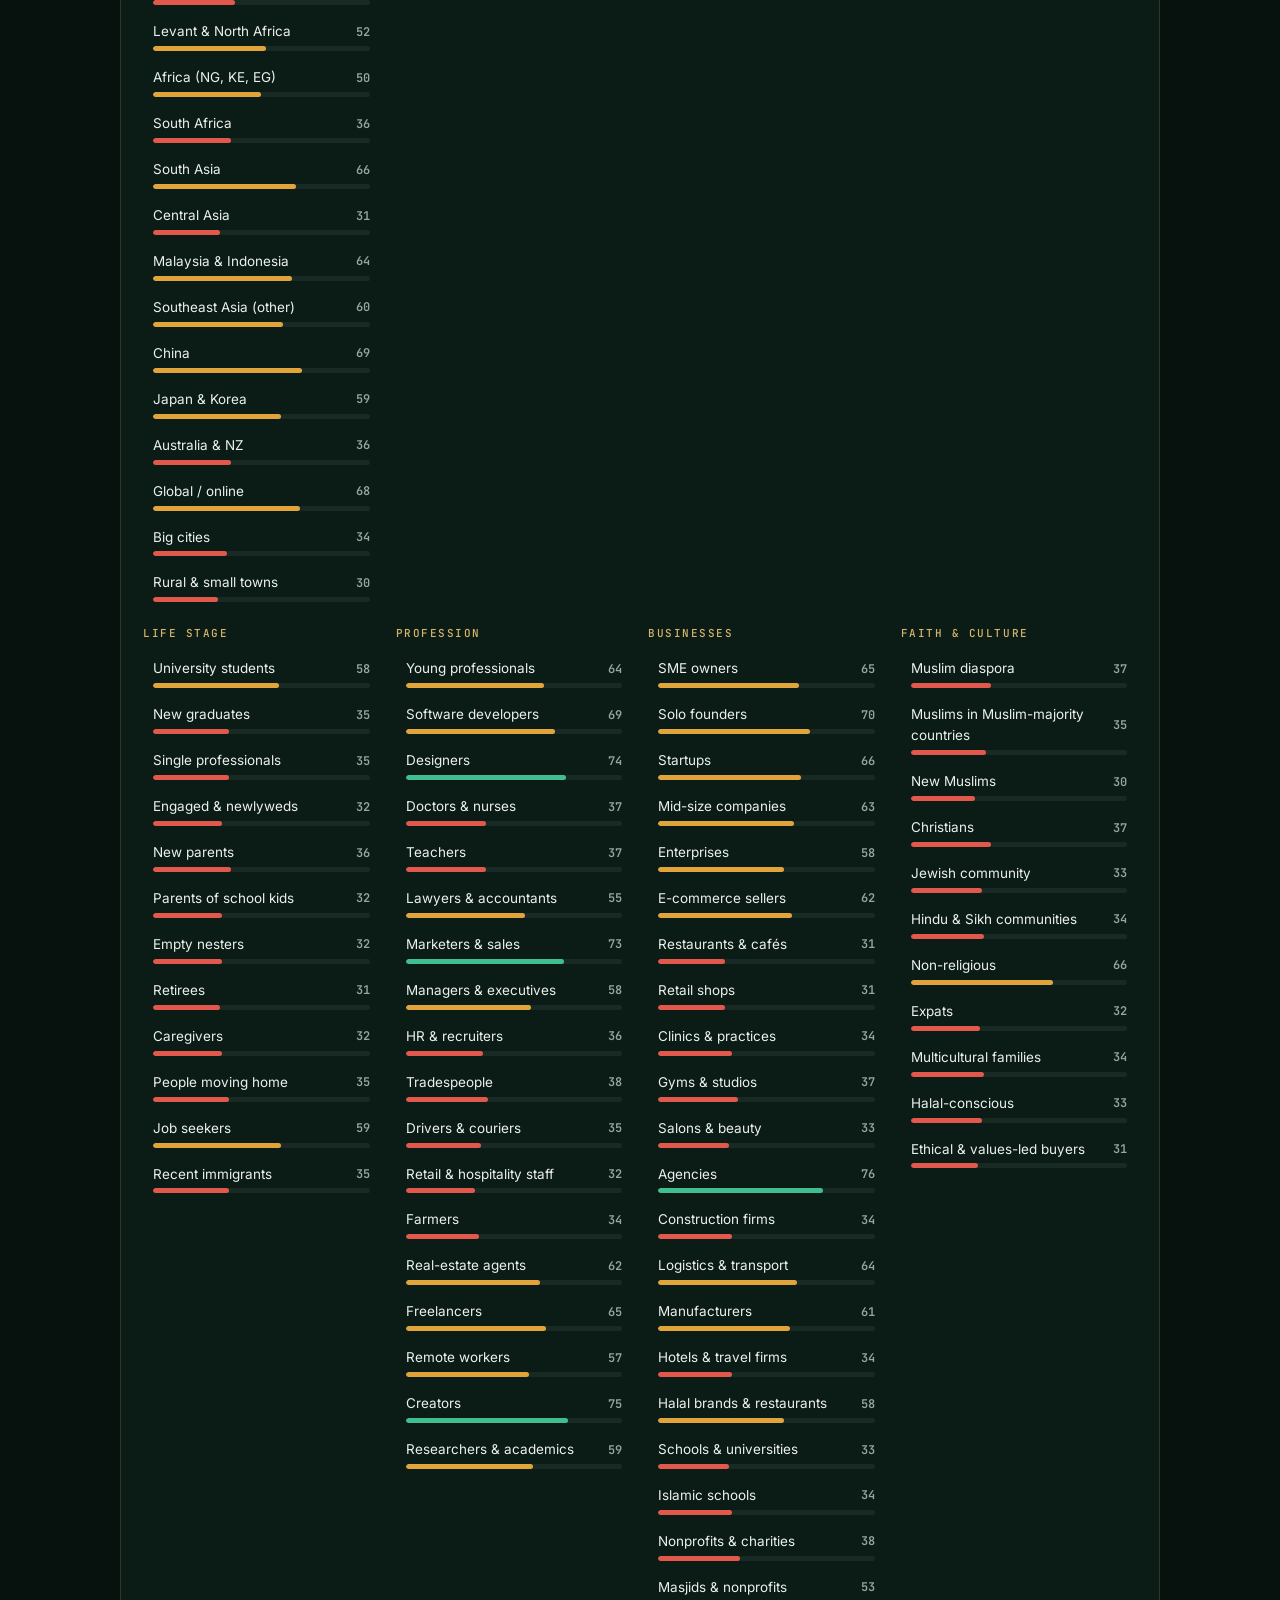
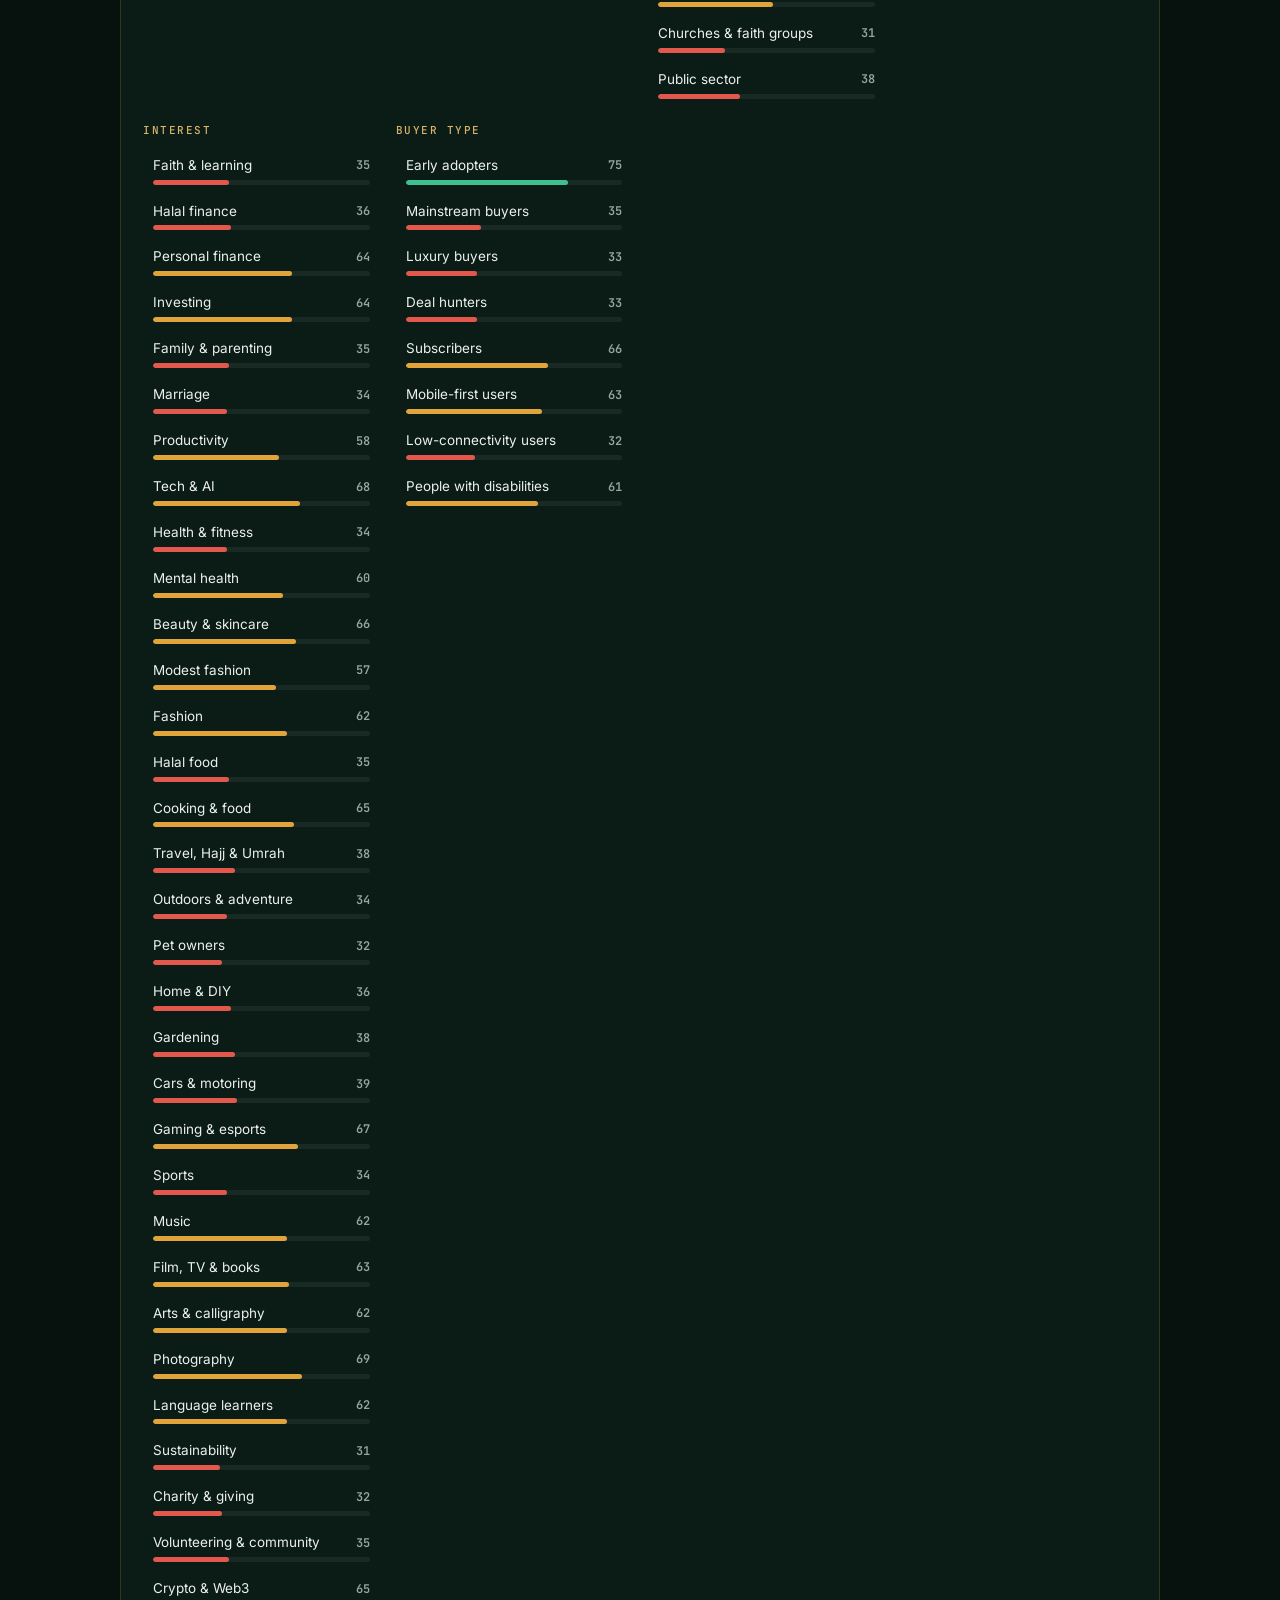
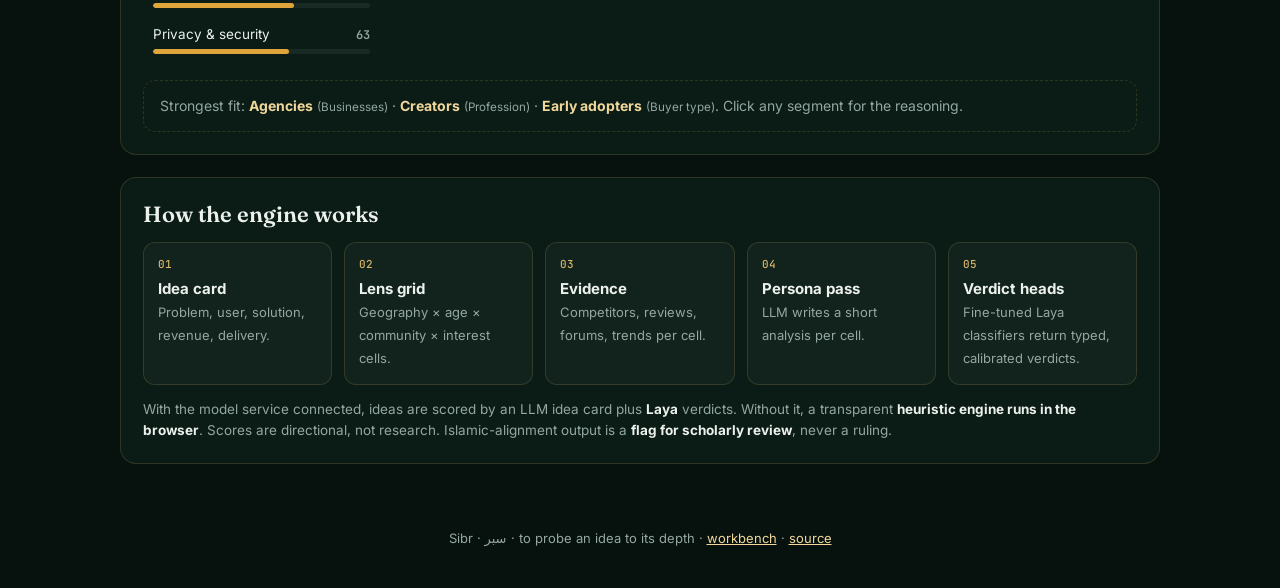
==== commit c3968b46: "Open audiences for any customer: 141 segments, Open mode and your own audiences - Open (no filter) i" ====
--- a/index.html
+++ b/index.html
@@ -23,7 +23,7 @@
 <header class="hero">
   <div class="top"><div class="brand"><span class="mark" aria-hidden="true"><i></i><i></i><i></i><i></i></span>SIBR<span class="sub">matrix</span></div><a class="cta" href="https://munazzar.github.io/plotline/#/bench">Open the Workbench <span aria-hidden="true">→</span></a></div>
   <h1>Is your idea <em>worth your time</em>?</h1>
-  <p class="lede">Share a business idea and Sibr checks it on six parameters: <strong>pain, value, target audience, growth, Islamic alignment and competition</strong>. Then it shows which audiences across geographies, ages, communities and interests it actually wins with, before you spend months building it.</p>
+  <p class="lede">Built for Muslim founders, for any customer. Share a business idea and Sibr checks it on six parameters: <strong>pain, value, target audience, growth, Islamic alignment and competition</strong>. Then it shows which audiences across geographies, ages, communities and interests it actually wins with, before you spend months building it.</p>
   <form id="ideaForm" class="ideaForm" autocomplete="off">
     <div class="ideaBox">
       <textarea id="ideaInput" rows="3" maxlength="5000" spellcheck="true" placeholder="Describe your idea in as much detail as you like: the problem, who it's for, how it works, how it makes money… e.g. halal investing app for students" aria-label="Business idea"></textarea>
@@ -34,17 +34,22 @@
     </div>
   </form>
   <details class="audience" id="audience">
-    <summary><span>Audience</span> <b id="audSum">Core 21</b> <small>Choose who to test before you run</small></summary>
+    <summary><span>Audience</span> <b id="audSum">Open</b> <small>Who could buy this? Leave it open, or choose</small></summary>
     <div class="audBody">
       <div class="audStep">
-        <span class="audLbl">1 · Start from a quick pick</span>
+        <span class="audLbl">1 · Leave it open, or start from a quick pick</span>
         <div id="audPresets" class="presets" role="group" aria-label="Quick picks"></div>
         <p id="audPresetHint" class="muted"></p>
       </div>
+      <details class="audStep fine" id="audFine">
+        <summary class="audLbl">2 · Fine-tune (optional) <small id="audFineN">141 segments in 10 groups</small></summary>
+        <input id="audFind" type="search" placeholder="Find a segment: Canada, doctors, pet owners, restaurants…" aria-label="Find a segment">
+        <div id="audGroups"></div>
+      </details>
       <div class="audStep">
-        <span class="audLbl">2 · Fine-tune (optional)</span>
-        <input id="audFind" type="search" placeholder="Find a segment: Canada, sisters, gaming, enterprises…" aria-label="Find a segment">
-        <div id="audGroups"></div>
+        <span class="audLbl">3 · Add your own audiences (optional)</span>
+        <div class="customRow"><input id="audCustomIn" type="text" maxlength="120" placeholder="e.g. dentists in Texas, wedding planners, Gen Z gamers in Brazil" aria-label="Your own audience"><button type="button" id="audCustomAdd">Add</button></div>
+        <div id="audCustomList" class="customList"></div>
       </div>
       <div class="audActions"><span id="audCost"></span><button type="button" id="audClear">Clear all</button></div>
     </div>
@@ -78,10 +83,10 @@
       <div class="pi"><b>Value</b><span>Will customers pay for the solution, and how much?</span></div>
       <div class="pi"><b>Target audience</b><span>Is there a clear first customer? A sharp target is cheaper to reach and easier to build for.</span></div>
       <div class="pi"><b>Growth</b><span>Is the market growing, steady or shrinking?</span></div>
-      <div class="pi"><b>Islamic alignment</b><span>Looks for riba, gambling, haram categories, speculation and content concerns. A flag for scholarly review, never a ruling.</span></div>
+      <div class="pi"><b>Islamic alignment</b><span>Is this a business a Muslim founder can run? Looks for riba, gambling, haram categories, speculation and content concerns. Your customers can be anyone. A flag for scholarly review, never a ruling.</span></div>
       <div class="pi"><b>Competition</b><span>Is the space open, competitive with room to stand out, or crowded?</span></div>
     </div>
-    <p class="note">Sibr score = 65% the first four parameters, 20% competition, 15% Islamic alignment. Each idea is also scored for every audience segment you pick.</p>
+    <p class="note">Sibr score = 65% the first four parameters, 20% competition, 15% Islamic alignment. Each idea is also scored for its audiences: ones Sibr finds for you, ones you pick from 141 segments, or ones you type.</p>
   </section>
 
   <section class="panel" aria-labelledby="mxTitle">
--- a/styles.css
+++ b/styles.css
@@ -221,13 +221,13 @@
 
 /* Audience picked before the run */
 .audience{margin-top:14px;max-width:720px;border:1px solid var(--line);border-radius:14px;background:#0a1915}
-.audience summary{cursor:pointer;list-style:none;display:flex;flex-wrap:wrap;align-items:baseline;gap:6px 10px;padding:12px 16px;font-size:14px}
-.audience summary::-webkit-details-marker{display:none}
-.audience summary::before{content:"▸";color:var(--gold);transition:transform .2s}
-.audience[open] summary::before{transform:rotate(90deg)}
-.audience summary span{color:var(--mute)}
-.audience summary b{color:var(--gold2);font-weight:600}
-.audience summary small{color:var(--mute);margin-left:auto}
+.audience>summary{cursor:pointer;list-style:none;display:flex;flex-wrap:wrap;align-items:baseline;gap:6px 10px;padding:12px 16px;font-size:14px}
+.audience>summary::-webkit-details-marker{display:none}
+.audience>summary::before{content:"";width:0;height:0;border-left:6px solid var(--gold);border-top:4px solid transparent;border-bottom:4px solid transparent;align-self:center;transition:transform .2s}
+.audience[open]>summary::before{transform:rotate(90deg)}
+.audience>summary span{color:var(--mute)}
+.audience>summary b{color:var(--gold2);font-weight:600}
+.audience>summary small{color:var(--mute);margin-left:auto}
 .audBody{padding:4px 16px 16px;display:grid;gap:16px}
 .audStep{display:grid;gap:8px}
 .audLbl{font:600 11px 'JetBrains Mono',monospace;letter-spacing:.06em;text-transform:uppercase;color:var(--gold)}
@@ -244,7 +244,7 @@
 .audGroup{border:1px solid rgba(201,169,97,.12);border-radius:12px;background:rgba(7,18,15,.4)}
 .audGroup>summary{list-style:none;cursor:pointer;display:flex;align-items:center;gap:10px;padding:9px 12px;font-size:13.5px}
 .audGroup>summary::-webkit-details-marker{display:none}
-.audGroup>summary::before{content:"▸";color:var(--gold);font-size:11px;transition:transform .2s}
+.audGroup>summary::before{content:"";width:0;height:0;border-left:6px solid var(--gold);border-top:4px solid transparent;border-bottom:4px solid transparent;align-self:center;flex:none;transition:transform .2s}
 .audGroup[open]>summary::before{transform:rotate(90deg)}
 .audGroup .cnt{font:600 11px 'JetBrains Mono',monospace;color:var(--mute);padding:2px 7px;border-radius:999px;border:1px solid var(--line)}
 .audGroup .cnt.on{color:var(--gold2);border-color:rgba(214,180,106,.4)}
@@ -263,3 +263,21 @@
 .pi b{color:var(--gold2);font-weight:600}
 .pi span{color:var(--mute);font-size:13.5px;line-height:1.5}
 @media (max-width:600px){.audience summary small{margin-left:0;width:100%}.audGroup .pv{display:none}.audGroup>summary b{flex:1}}
+
+.presets .openP{border-color:rgba(214,180,106,.4);color:var(--gold2)}
+#audGroups.dim .audGroup{opacity:.7}
+.customRow{display:flex;gap:6px}
+.customRow input{flex:1;min-width:0;padding:9px 12px;border-radius:10px;border:1px solid var(--line);background:rgba(7,18,15,.6);color:var(--ink);font:14px Inter,system-ui,sans-serif;outline:none}
+.customRow input:focus{border-color:rgba(214,180,106,.55)}
+.customRow button{font:600 13px Inter,system-ui,sans-serif;padding:0 14px;border-radius:10px;border:1px solid rgba(214,180,106,.55);background:rgba(214,180,106,.14);color:var(--ink);cursor:pointer}
+.customRow button:disabled{opacity:.5;cursor:default}
+.customList{display:flex;flex-wrap:wrap;gap:6px}
+.customList:empty{display:none}
+.cAud{display:inline-flex;align-items:center;gap:6px;padding:5px 6px 5px 12px;border-radius:999px;background:rgba(111,168,220,.12);border:1px solid rgba(111,168,220,.4);font-size:13px}
+.cAud button{border:0;background:transparent;color:var(--mute);font-size:16px;line-height:1;cursor:pointer;padding:0 4px}
+.fine>summary{list-style:none;cursor:pointer;display:flex;align-items:center;gap:8px}
+.fine>summary::-webkit-details-marker{display:none}
+.fine>summary::before{content:"";width:0;height:0;border-left:6px solid var(--gold);border-top:4px solid transparent;border-bottom:4px solid transparent;transition:transform .2s}
+.fine[open]>summary::before{transform:rotate(90deg)}
+.fine>summary small{font:500 12px Inter,system-ui,sans-serif;letter-spacing:0;text-transform:none;color:var(--mute)}
+.fine[open]{display:grid;gap:8px}
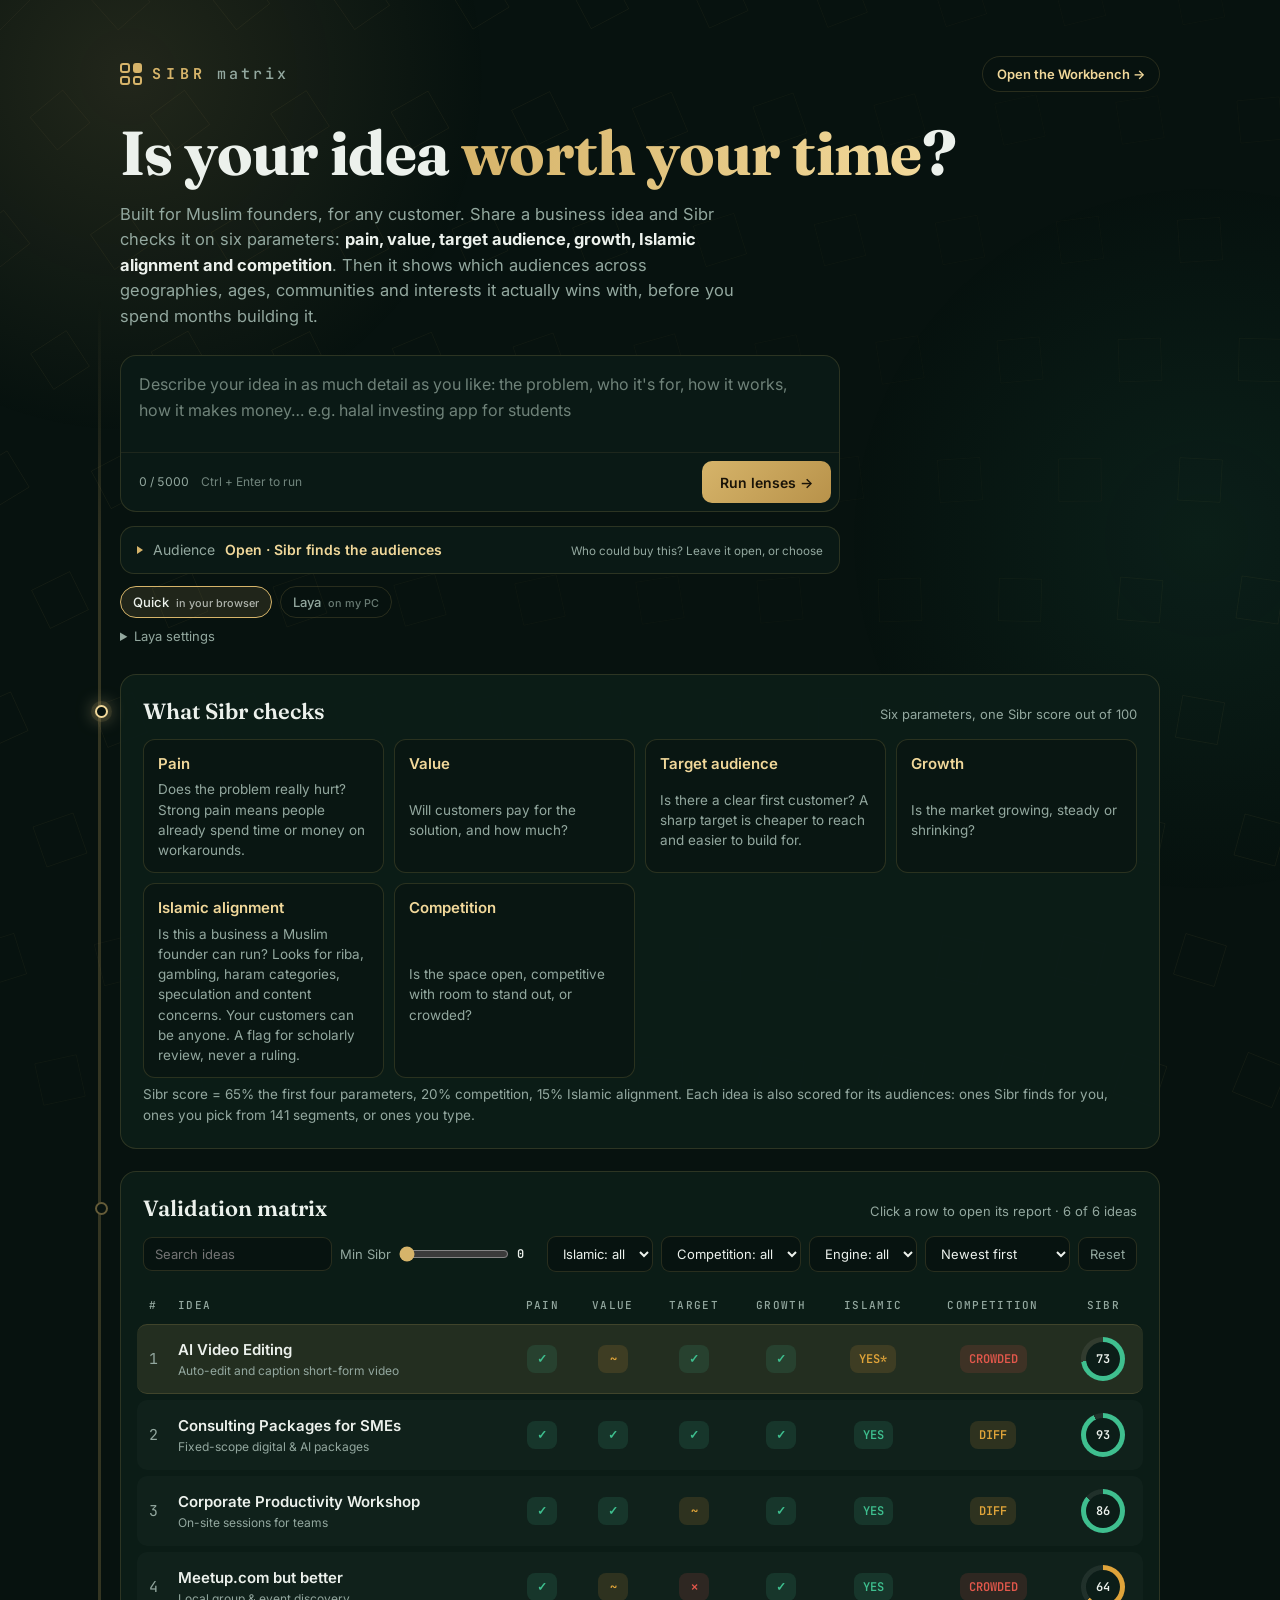
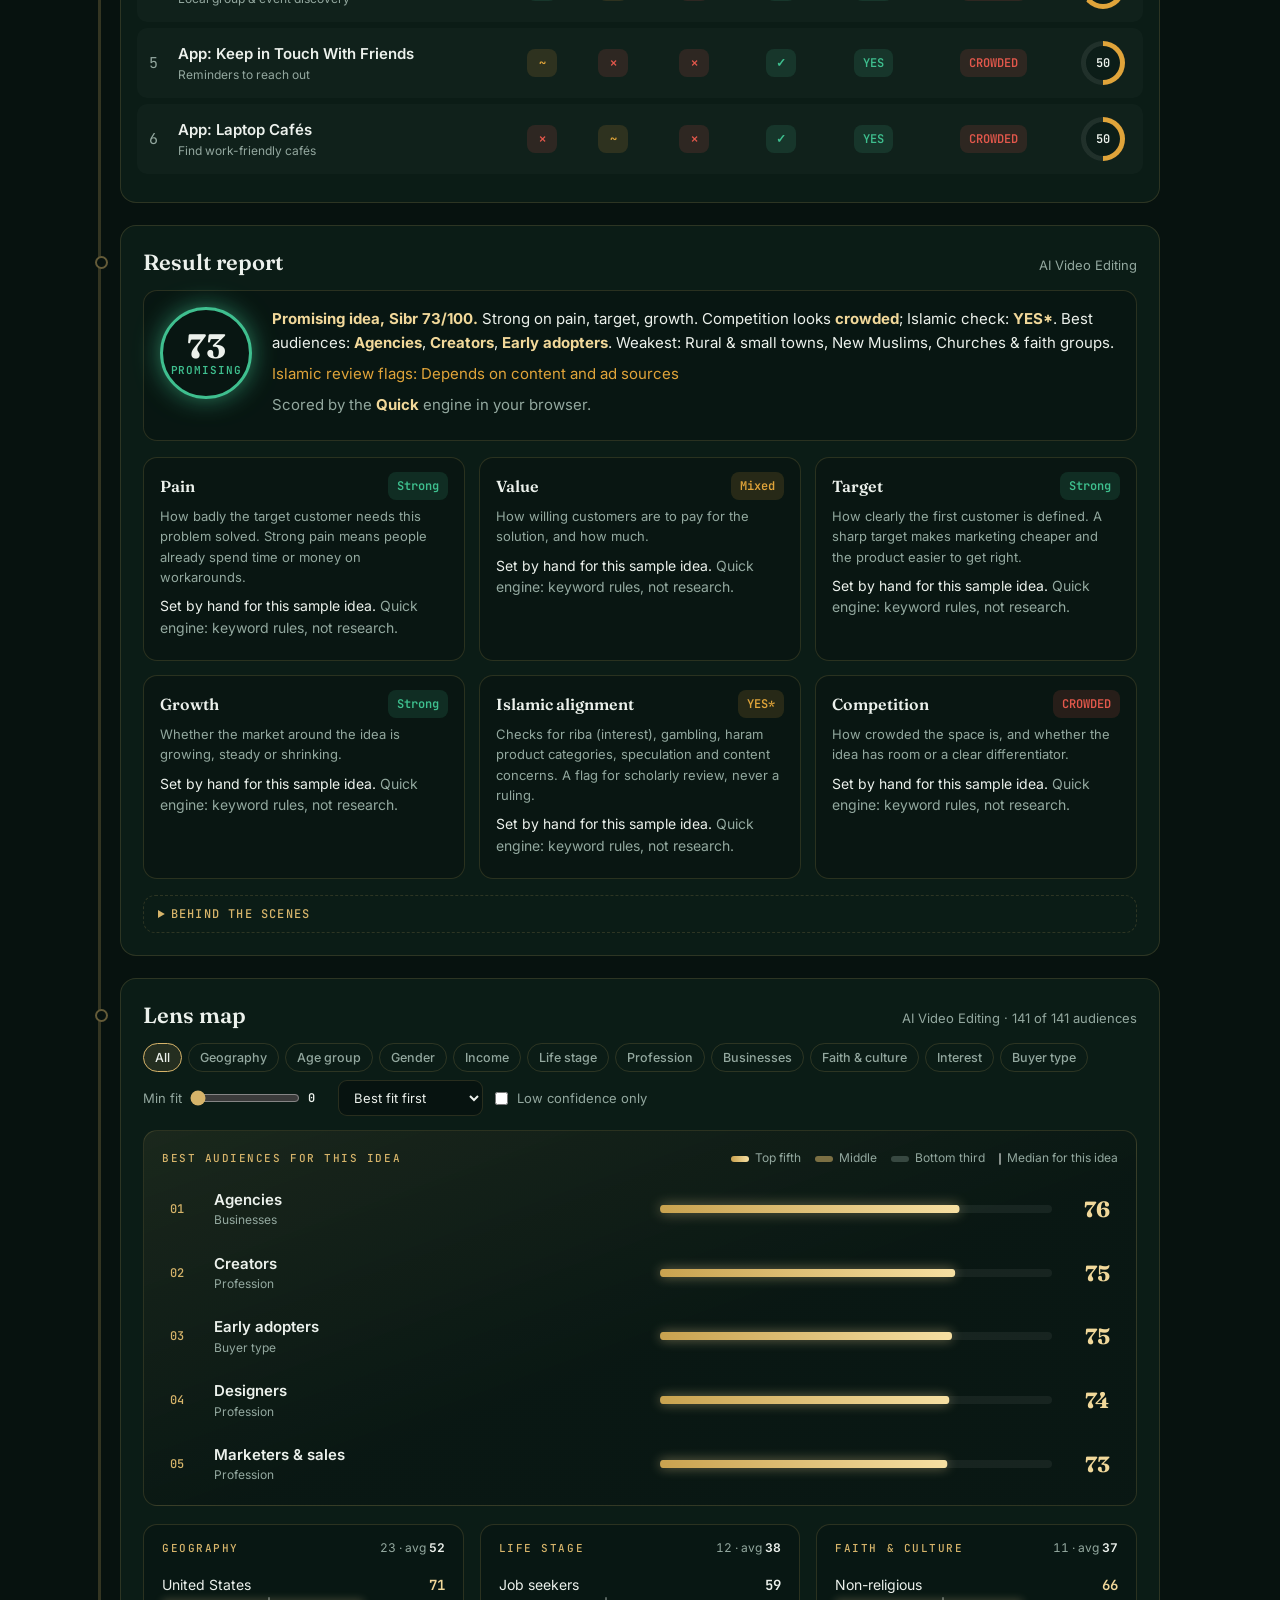
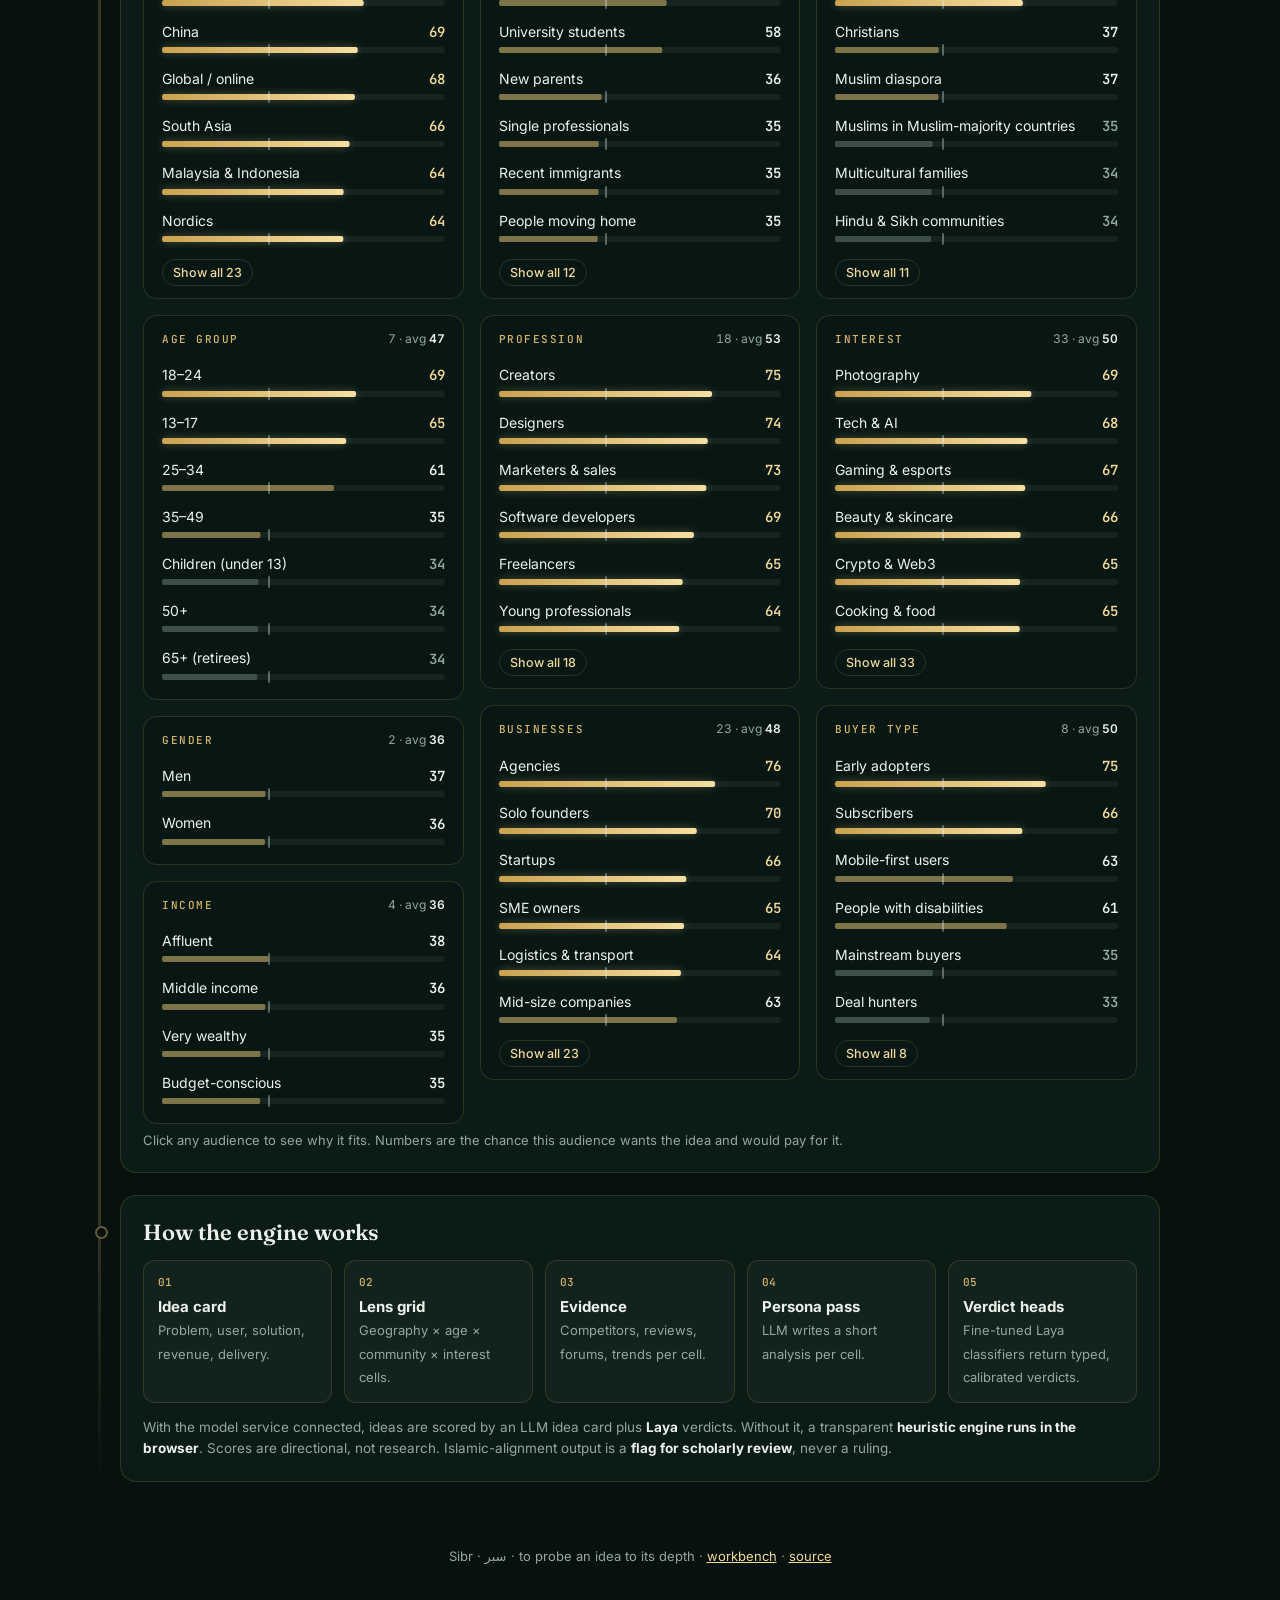
==== commit 8bb36bdc: "Sync the website from sibr-backend f19ade0: lens map redesign and light flow Co-Authored-By: Claude " ====
--- a/index.html
+++ b/index.html
@@ -19,6 +19,8 @@
 </head>
 <body>
 <canvas id="bg" aria-hidden="true"></canvas>
+<div class="aurora" aria-hidden="true"><i></i><i></i><i></i></div>
+<div class="flow" aria-hidden="true"><span class="flowLine"></span><span class="flowFill"></span><i></i><i></i><i></i></div>
 
 <header class="hero">
   <div class="top"><div class="brand"><span class="mark" aria-hidden="true"><i></i><i></i><i></i><i></i></span>SIBR<span class="sub">matrix</span></div><a class="cta" href="https://munazzar.github.io/plotline/#/bench">Open the Workbench <span aria-hidden="true">→</span></a></div>
@@ -134,11 +136,11 @@
     <div class="filters">
       <div class="chips" id="lGroups" role="group" aria-label="Lens group"></div>
       <label class="range">Min fit <input id="lMin" type="range" min="0" max="100" step="5" value="0"><b id="lMinV">0</b></label>
-      <select id="lSort" aria-label="Sort segments"><option value="default">Default order</option><option value="fit">Best fit first</option></select>
+      <select id="lSort" aria-label="Sort audiences"><option value="fit">Best fit first</option><option value="default">Catalogue order</option></select>
       <label id="lLowWrap" class="check" hidden><input id="lLow" type="checkbox"> Low confidence only</label>
     </div>
     <div id="lenses" class="lenses"></div>
-    <div class="best" id="best"></div>
+    <p class="lhint" id="best"></p>
   </section>
 
   <section class="panel explain">
--- a/styles.css
+++ b/styles.css
@@ -84,17 +84,87 @@
 .ring span{width:34px;height:34px;border-radius:50%;background:var(--bg2);display:grid;place-items:center;font:600 12px 'JetBrains Mono',monospace}
 @property --p{syntax:'<number>';inherits:false;initial-value:0}
 
-.lenses{display:grid;grid-template-columns:repeat(auto-fit,minmax(230px,1fr));gap:16px}
-.lens h3{font:500 11px 'JetBrains Mono',monospace;letter-spacing:.14em;text-transform:uppercase;color:var(--gold);margin:0 0 10px}
-.cell{display:grid;grid-template-columns:1fr auto;align-items:center;gap:4px 10px;padding:8px 10px;border-radius:9px;cursor:pointer;transition:background .2s}
-.cell:hover{background:rgba(255,255,255,.04)}
-.cell .nm{font-size:13.5px}
-.cell .v{font:600 12px 'JetBrains Mono',monospace;color:var(--mute)}
-.bar{grid-column:1/-1;height:5px;border-radius:5px;background:rgba(255,255,255,.06);overflow:hidden}
-.bar i{display:block;height:100%;width:0;border-radius:5px;transition:width 1.1s cubic-bezier(.2,.8,.2,1)}
-.best{margin-top:18px;padding:14px 16px;border-radius:12px;border:1px dashed var(--line);color:var(--mute);font-size:14px}
-.best b{color:var(--gold2)}
-.best a{color:var(--gold2)}
+/* Lens map. Colour = rank within this idea (top fifth / middle / bottom third); bar length and
+   number = the absolute fit. Groups flow in balanced columns and show their best few first. */
+.lenses{--t-hi:linear-gradient(90deg,#c9a24f,#f6dfa2);--t-mid:rgba(214,180,106,.55);--t-lo:rgba(147,168,159,.32)}
+.lead{padding:18px 18px 10px;border:1px solid var(--line);border-radius:14px;background:linear-gradient(160deg,rgba(214,180,106,.08),rgba(7,18,15,.35) 55%);margin-bottom:18px}
+.leadHead{display:flex;justify-content:space-between;align-items:baseline;gap:8px 16px;flex-wrap:wrap;margin-bottom:10px}
+.lead h3,.lgrp h3{font:500 11px 'JetBrains Mono',monospace;letter-spacing:.14em;text-transform:uppercase;color:var(--gold);margin:0}
+.legend{display:flex;align-items:center;flex-wrap:wrap;gap:4px 14px;color:var(--mute);font-size:12px}
+.legend span{display:inline-flex;align-items:center;gap:6px;white-space:nowrap}
+.legend i{width:18px;height:6px;border-radius:3px}
+.legend i.t-hi{background:var(--t-hi)}.legend i.t-mid{background:var(--t-mid)}.legend i.t-lo{background:var(--t-lo)}
+.legend i.mk{width:2px;height:12px;border-radius:1px;background:var(--ink);opacity:.55}
+.lead ol{list-style:none;margin:0;padding:0;display:grid;gap:2px}
+.leadRow{width:100%;display:grid;grid-template-columns:30px minmax(0,1.1fr) minmax(80px,1fr) 44px;align-items:center;gap:14px;padding:10px 8px;border:0;border-radius:10px;background:none;color:inherit;text-align:left;cursor:pointer;font:inherit;transition:background .2s}
+.leadRow:hover,.leadRow:focus-visible{background:rgba(214,180,106,.08);outline:none}
+.leadRow .rk{font:500 12px 'JetBrains Mono',monospace;color:var(--gold)}
+.leadRow .who{display:grid;min-width:0}
+.leadRow .who b{font-weight:600;font-size:15px;overflow:hidden;text-overflow:ellipsis;white-space:nowrap}
+.leadRow .who small{color:var(--mute);font-size:12px;overflow:hidden;text-overflow:ellipsis;white-space:nowrap}
+.leadRow .v{font:700 22px Fraunces,serif;text-align:right;color:var(--gold2);font-variant-numeric:tabular-nums}
+.leadRow .track{grid-column:auto;height:8px}
+.leadRow .track i{background:var(--t-hi);box-shadow:0 0 14px rgba(241,216,154,.45)}
+.lgroups{columns:300px 3;column-gap:16px}
+.lgroups.one{columns:280px 3}
+.lgroups.one .lgrp{break-inside:auto;border:0;background:none;padding:0}
+.lgroups.one .lgrp header{column-span:all}
+.lgrp{break-inside:avoid;display:grid;gap:4px;margin:0 0 16px;padding:14px 12px 10px;border:1px solid var(--line);border-radius:14px;background:rgba(7,18,15,.4)}
+.lgrp header{display:flex;justify-content:space-between;align-items:baseline;gap:8px;padding:0 6px 6px}
+.lmeta{color:var(--mute);font-size:12px;font-variant-numeric:tabular-nums}
+.lmeta b{color:var(--ink);font-weight:600}
+.lrow{width:100%;display:grid;grid-template-columns:minmax(0,1fr) auto;align-items:center;gap:6px 10px;padding:8px 6px 9px;border:0;border-radius:9px;background:none;color:inherit;text-align:left;cursor:pointer;font:inherit;transition:background .2s;break-inside:avoid}
+.lrow:hover,.lrow:focus-visible{background:rgba(255,255,255,.045);outline:none}
+.lrow .nm{font-size:14px;line-height:1.3}
+.lrow .v{font:600 14px 'JetBrains Mono',monospace;font-variant-numeric:tabular-nums}
+.lrow.t-hi .v{color:var(--gold2)}.lrow.t-mid .v{color:var(--ink)}.lrow.t-lo .v{color:var(--mute)}
+.track{grid-column:1/-1;position:relative;display:block;height:6px;border-radius:6px;background:rgba(255,255,255,.06)}
+.track i{position:absolute;inset:0;border-radius:6px;transform-origin:left;transform:scaleX(0);transition:transform 1s cubic-bezier(.2,.8,.2,1)}
+.grown .track i{transform:scaleX(var(--s))}
+.t-hi .track i{background:var(--t-hi);box-shadow:0 0 10px rgba(241,216,154,.3)}
+.t-mid .track i{background:var(--t-mid)}
+.t-lo .track i{background:var(--t-lo)}
+.track .med{position:absolute;top:-3px;bottom:-3px;width:2px;margin-left:-1px;border-radius:1px;background:var(--ink);opacity:.35}
+.lmore{justify-self:start;margin:4px 6px 2px;padding:5px 10px;border:1px solid var(--line);border-radius:999px;background:none;color:var(--gold2);font:500 12.5px Inter;cursor:pointer}
+.lmore:hover{background:rgba(214,180,106,.1)}
+.lnone{padding:6px;margin:0;font-size:13px}
+.lhint{margin:6px 0 0;color:var(--mute);font-size:13px}
+@media (max-width:600px){.leadRow{grid-template-columns:24px minmax(0,1fr) 40px;gap:10px}.leadRow .track{grid-column:2/3;grid-row:2}.leadRow .v{grid-row:1/3;grid-column:3}.leadRow .rk{grid-row:1/3}}
+
+/* Luminous flow: an aurora that drifts behind the page, a thread of light down the left of the
+   content with pulses running along it and a scroll-linked fill, and a light sweep across each
+   panel's top edge. Everything moves by transform or a 1px background, so it stays on the GPU
+   compositor; it pauses in hidden tabs and is off for reduced motion. */
+.aurora{position:fixed;inset:0;z-index:0;pointer-events:none;overflow:hidden}
+.aurora i{position:absolute;width:56vmax;height:56vmax;border-radius:50%;will-change:transform}
+.aurora i:nth-child(1){left:-18vmax;top:-22vmax;background:radial-gradient(closest-side,rgba(214,180,106,.13),transparent);animation:auroraA 34s ease-in-out infinite alternate}
+.aurora i:nth-child(2){right:-22vmax;top:20vh;background:radial-gradient(closest-side,rgba(63,191,143,.08),transparent);animation:auroraB 41s ease-in-out infinite alternate}
+.aurora i:nth-child(3){display:none}
+@keyframes auroraA{to{transform:translate3d(28vw,30vh,0)}}
+@keyframes auroraB{to{transform:translate3d(-32vw,25vh,0)}}
+body{position:relative}
+.flow{display:none}
+@media (min-width:1180px){
+  .flow{display:block;position:absolute;z-index:1;pointer-events:none;top:300px;bottom:120px;left:calc(50% - 542px);width:3px;overflow:hidden;border-radius:2px}
+  .flowLine{position:absolute;inset:0;background:linear-gradient(to bottom,transparent,rgba(214,180,106,.22) 6%,rgba(214,180,106,.22) 94%,transparent)}
+  .flowFill{position:absolute;inset:0;transform-origin:top;transform:scaleY(0);background:linear-gradient(to bottom,rgba(241,216,154,0),rgba(241,216,154,.65));display:none}
+  @supports (animation-timeline:scroll()){.flowFill{display:block;animation:flowFill linear both;animation-timeline:scroll(root)}}
+  .flow i{position:absolute;left:0;top:0;width:3px;height:100%;will-change:transform;transform:translateY(-100%);
+    background:linear-gradient(to bottom,transparent calc(100% - 160px),rgba(241,216,154,.9) calc(100% - 6px),#fff9e6);animation:pulse 9s cubic-bezier(.45,0,.55,1) infinite}
+  .flow i:nth-child(4){animation-delay:3s}.flow i:nth-child(5){animation-delay:6s;animation-duration:11s}
+  main .panel::before{content:"";position:absolute;left:-26px;top:30px;width:9px;height:9px;border-radius:50%;background:var(--bg);border:2px solid rgba(214,180,106,.45);transition:border-color .6s,box-shadow .6s}
+  main .panel.lit::before{border-color:var(--gold2);box-shadow:0 0 0 4px rgba(214,180,106,.12),0 0 18px rgba(241,216,154,.7)}
+}
+@keyframes flowFill{to{transform:scaleY(1)}}
+@keyframes pulse{to{transform:translateY(100%)}}
+.panel{position:relative}
+.panel::after{content:"";position:absolute;top:-1px;left:18px;right:18px;height:1px;pointer-events:none;
+  background:linear-gradient(90deg,transparent 0 42%,rgba(241,216,154,.95) 50%,transparent 58% 100%);background-size:300% 100%;background-position:100% 0;animation:sweep 8s linear infinite}
+main .panel:nth-of-type(2)::after{animation-delay:-2.5s}main .panel:nth-of-type(3)::after{animation-delay:-5s}
+@keyframes sweep{to{background-position:0 0}}
+.paused .aurora i,.paused .flow i,.paused .panel::after{animation-play-state:paused}
+@media (prefers-reduced-motion:reduce){.aurora,.flow,.panel::after{display:none!important}}
+
 
 .steps{list-style:none;padding:0;margin:14px 0;display:grid;grid-template-columns:repeat(auto-fit,minmax(170px,1fr));gap:12px;counter-reset:s}
 .steps li{counter-increment:s;padding:14px;border-radius:12px;background:rgba(255,255,255,.03);border:1px solid var(--line);position:relative}
